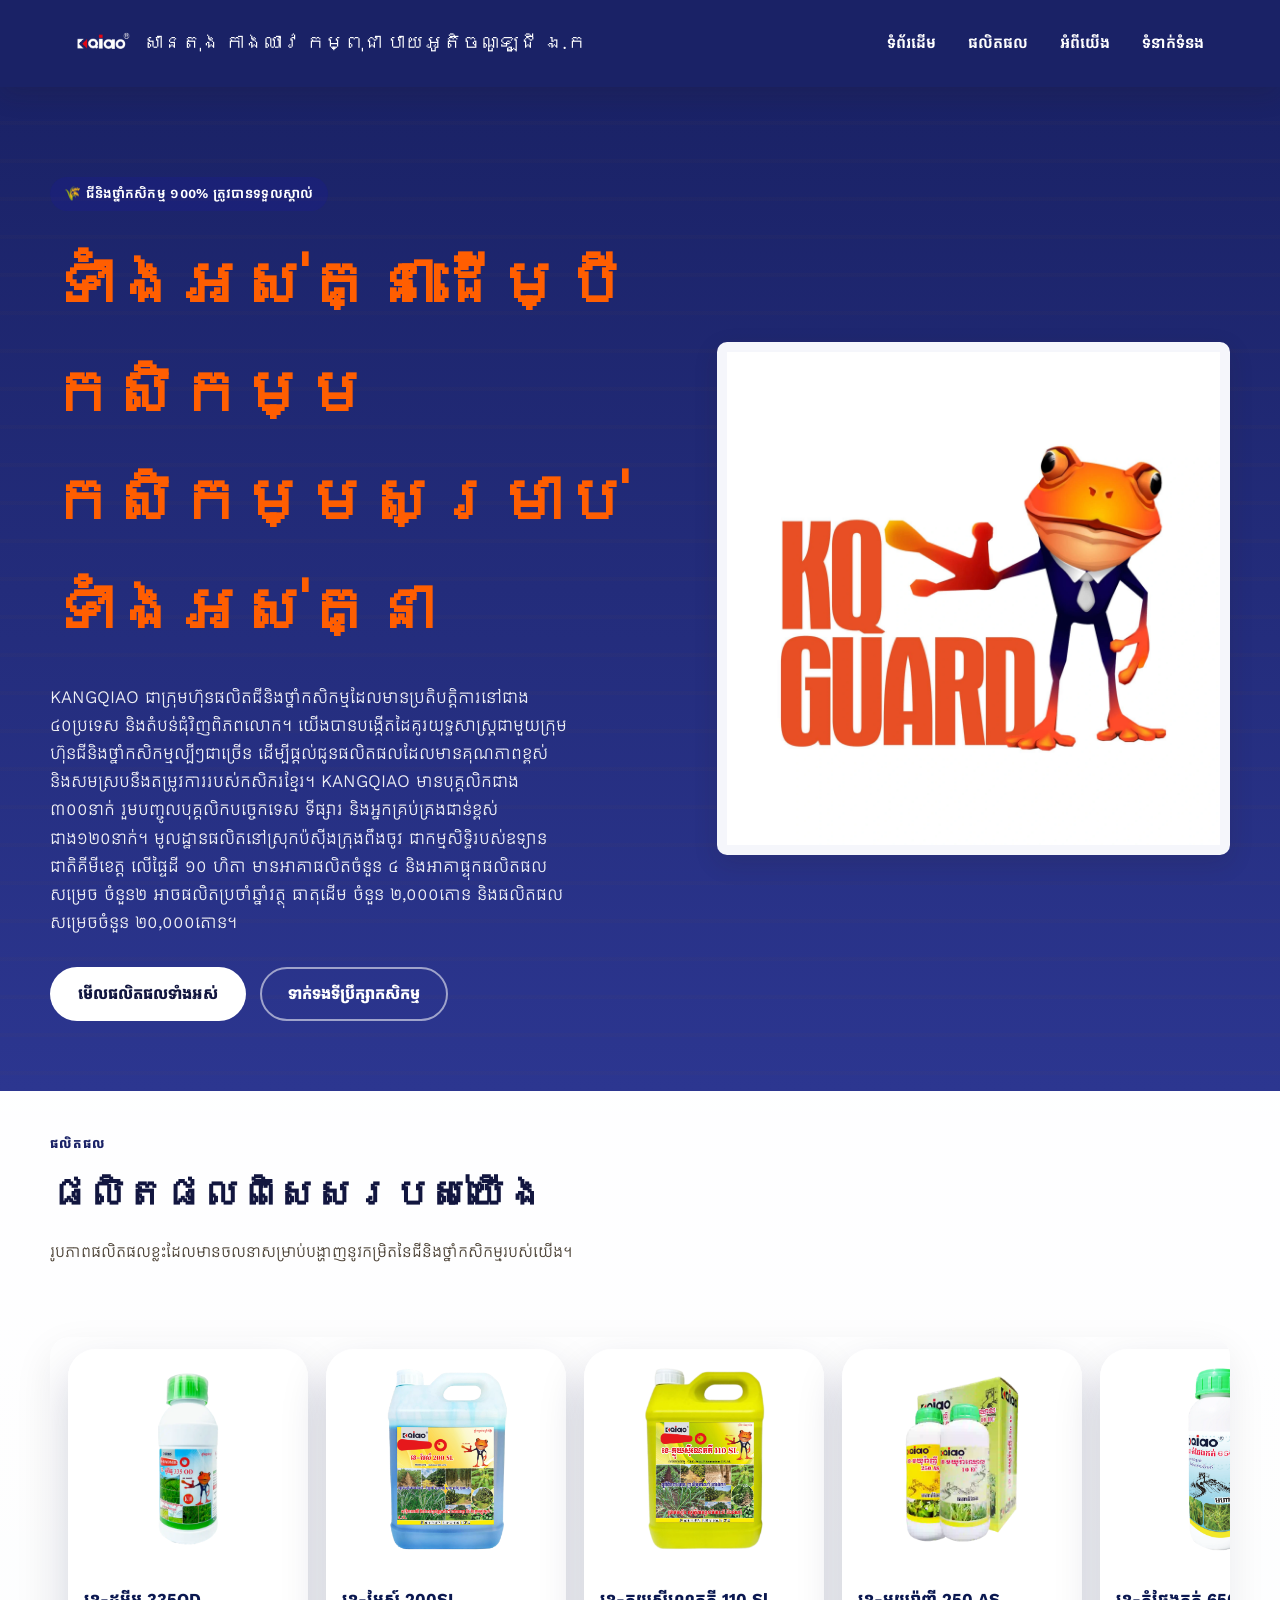
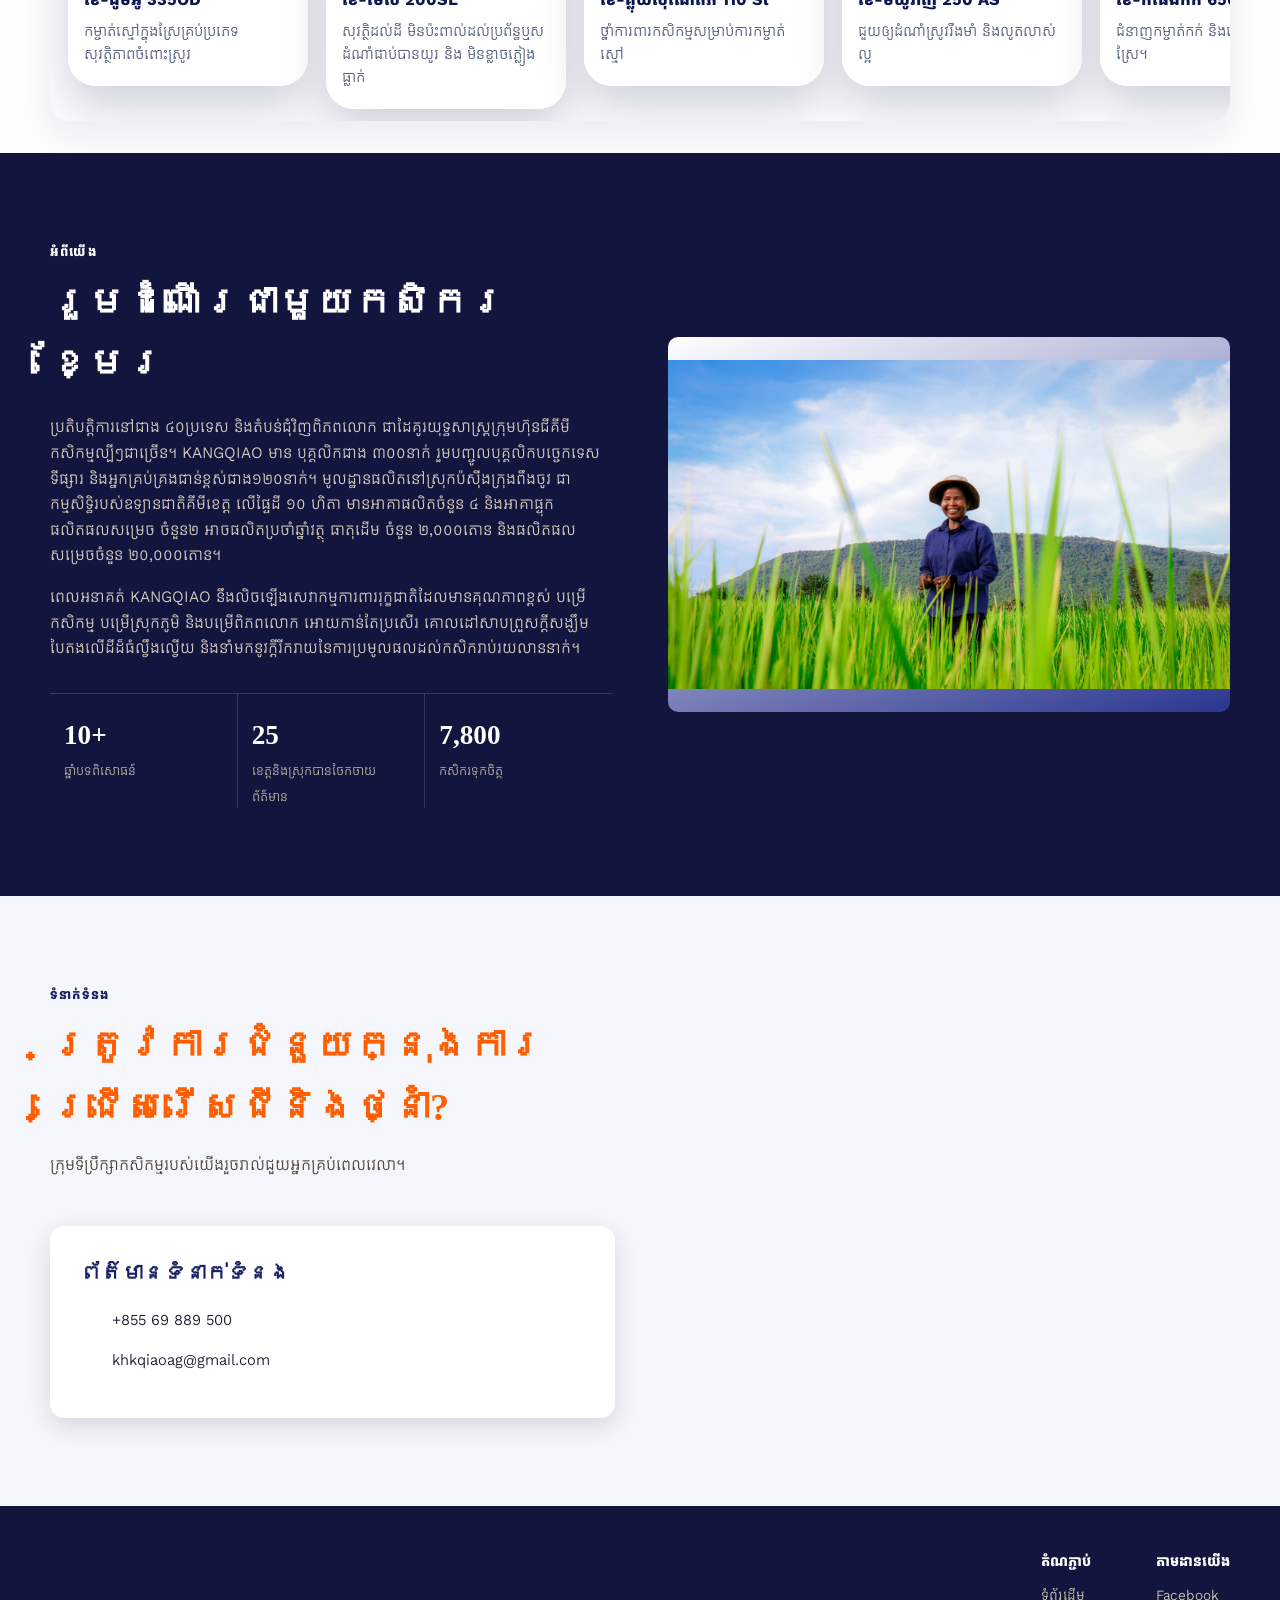
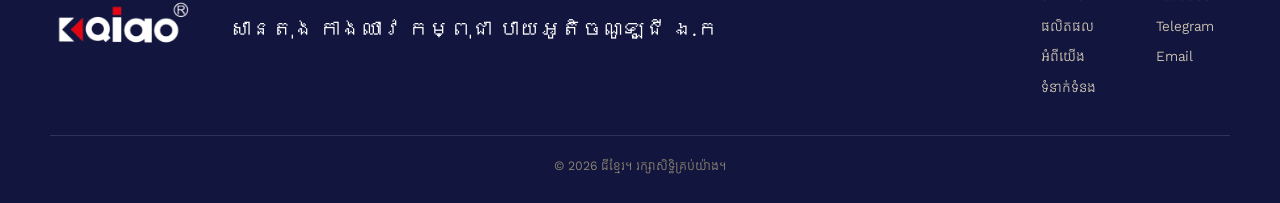
==== index.html @ 8861af17 "Add files via upload" ====
<!DOCTYPE html>
<html lang="km">
<head>
<meta charset="UTF-8">
<meta name="viewport" content="width=device-width, initial-scale=1.0">
<title>សានតុង កាងឈាវ កម្ពុជា</title>
<link rel="preconnect" href="https://fonts.googleapis.com">
<link rel="preconnect" href="https://fonts.gstatic.com" crossorigin>
<link href="https://fonts.googleapis.com/css2?family=Moul&family=Kantumruy+Pro:wght@400;500;600;700&display=swap" rel="stylesheet">
<link rel="stylesheet" href="styles.css">
</head>
<body>

<header>
  <div class="nav-wrap">
    <a href="index.html" class="brand">
      <img src="logo/logowhite.webp" class="brand-mark"  alt="សានតុង កាងឈាវ កម្ពុជា">
     
        សានតុង កាងឈាវ កម្ពុជា បាយអូតិចណូឡូជី ឯ.ក
    </a>
    <button class="menu-toggle" id="menuToggle" aria-label="បើកម៉ឺនុយ">☰</button>
    <nav>
      <ul id="navList">
        <li><a href="index.html">ទំព័រដើម</a></li>
        <li><a href="product.html">ផលិតផល</a></li>
        <li><a href="index.html#about">អំពីយើង</a></li>
        <li><a href="index.html#contact">ទំនាក់ទំនង</a></li>
      </ul>
    </nav>
  </div>
</header>

<section class="hero" id="home">
  <div class="furrow-bg"></div>
  <div class="hero-inner">
    <div>
      <span class="eyebrow">🌾 ជីនិងថ្នាំកសិកម្ម ១០០% ត្រូវបានទទួលស្គាល់</span>
      <h1>ទាំងអស់គ្នាដើម្បីកសិកម្ម <br>កសិកម្មសម្រាប់ទាំងអស់គ្នា</h1>
      <p align="left">  KANGQIAO ជាក្រុមហ៊ុនផលិតជីនិងថ្នាំកសិកម្មដែលមានប្រតិបត្តិការនៅជាង ៤០ប្រទេស និងតំបន់ជុំវិញពិភពលោក។ 
         យើងបានបង្កើតដៃគូរយុទ្ធសាស្ត្រជាមួយក្រុមហ៊ុនជីនិងថ្នាំកសិកម្មល្បីៗជាច្រើន ដើម្បីផ្តល់ជូនផលិតផលដែលមានគុណភាពខ្ពស់ និងសមស្របនឹងតម្រូវការរបស់កសិករខ្មែរ។ 
         KANGQIAO មានបុគ្គលិកជាង ៣០០នាក់ រួមបញ្ចូលបុគ្គលិកបច្ចេកទេស ទីផ្សារ និងអ្នកគ្រប់គ្រងជាន់ខ្ពស់ជាង១២០នាក់។ 
         មូលដ្ឋានផលិតនៅស្រុកប៉ស៊ីងក្រុងពឹងចូវ ជាកម្មសិទ្ធិរបស់ឧទ្យានជាតិគីមីខេត្ត លើផ្ទៃដី ១០ ហិតា មានអាគាផលិតចំនួន ៤ និងអាគាផ្ទុកផលិតផលសម្រេច ចំនួន២ អាចផលិតប្រចាំឆ្នាំវត្ថុ ធាតុដើម ចំនួន ២,០០០តោន និងផលិតផលសម្រេចចំនួន ២០,០០០តោន។ 

      </p>
      <div class="hero-ctas">
        <a href="product.html" class="btn-primary">មើលផលិតផលទាំងអស់</a>
        <a href="#contact" class="btn-ghost">ទាក់ទងទីប្រឹក្សាកសិកម្ម</a>
      </div>
    </div>
    <div class="hero-art">
      <img src="logo/frog.webp" alt="">
    </div>
  </div>
 
</section>
  <!--all products  -->

</section>

<section class="product-showcase">
  <div class="section-inner showcase-inner">
    <div class="section-head">
      <span class="section-tag">ផលិតផល</span>
      <h2>ផលិតផលពិសេសរបស់យើង</h2>
      <p>រូបភាពផលិតផលខ្លះដែលមានចលនាសម្រាប់បង្ហាញនូវកម្រិតនៃជីនិងថ្នាំកសិកម្មរបស់យើង។</p>
    </div>
    <div class="product-carousel-wrap">
      <div class="product-carousel">
        <article class="showcase-card" data-product="k10">
          <img src="Prodeuct/ស្មៅ/K10.webp" alt="ខេ-ដូមីអូ 335OD">
          <div class="showcase-copy">
            <h3>ខេ-ដូមីអូ 335OD</h3>
            <p> កម្ចាត់ស្មៅក្នុងស្រែគ្រប់ប្រភេទ សុវត្ថិភាពចំពោះស្រូវ</p>
          </div>
        </article>
        <article class="showcase-card" data-product="k12">
          <img src="Prodeuct/ស្មៅ/K12.webp" alt="ខេ-មែស៍ 200SL">
          <div class="showcase-copy">
            <h3>ខេ-មែស៍ 200SL</h3>
            <p>សុវត្ថិដល់ដី មិនប៉ះពាល់ដល់ប្រព័ន្ធឬសដំណាំជាប់បានយូរ និង មិនខ្លាចភ្លៀងធ្លាក់</p>
          </div>
        </article>
        <article class="showcase-card" data-product="k5">
          <img src="Prodeuct/ស្មៅ/K5.webp" alt="ខេ-គ្លុយស៊ីណេតភី 110 Sl">
          <div class="showcase-copy">
            <h3>ខេ-គ្លុយស៊ីណេតភី 110 Sl</h3>
            <p>ថ្នាំការពារកសិកម្មសម្រាប់ការកម្ចាត់ស្មៅ</p>
          </div>
        </article>
        <article class="showcase-card" data-product="k7k8">
          <img src="Prodeuct/ស្មៅ/K7K8.webp" alt="ខេ-មយូរ៉ាញី 250 AS">
          <div class="showcase-copy">
            <h3>ខេ-មយូរ៉ាញី 250 AS</h3>
            <p>ជួយឲ្យដំណាំស្រូវរឹងមាំ និងលូតលាស់ល្អ</p>
          </div>
        </article>
        <article class="showcase-card" data-product="k11">
          <img src="Prodeuct/ស្មៅ/K11.webp" alt="ខេ-កំផែងកក់ 650AS">
          <div class="showcase-copy">
            <h3>ខេ-កំផែងកក់ 650AS</h3>
            <p>ជំនាញកម្ចាត់កក់ និងស្មៅស្លឹកធំ ក្នុងស្រែ។</p>
          </div>
        </article>
        <article class="showcase-card" data-product="k14">
          <img src="Prodeuct/ស្មៅ/K14.webp" alt="ខេ-ស្មៅជើងក្រាស់ 123SC">
          <div class="showcase-copy">
            <h3>ខេ-ស្មៅជើងក្រាស់ 123SC</h3>
            <p>ជំនាញ់កម្ចាស់ស្មៅចាស់ ស្មៅក្រាស់ និងស្មៅខ្ពស់ៗ​ ជាពិសេសស្មៅជើងក្រាស់។</p>
          </div>
        </article>
      </div>
    </div>
  </div>
</section>

<section id="about">
  <div class="section-inner about-grid">
    <div>
      <div class="section-head" style="margin-bottom:20px;">
        <span class="section-tag">អំពីយើង</span>
        <h2>រួមដំណើរជាមួយកសិករខ្មែរ</h2>
      </div>
      <div class="about-copy">
        <p>ប្រតិបត្តិការនៅជាង ៤០ប្រទេស និងតំបន់ជុំវិញពិភពលោក ជាដៃគូរយុទ្ធសាស្ត្រក្រុមហ៊ុនជីគីមីកសិកម្មល្បីៗជាច្រើន។ KANGQIAO មាន បុគ្គលិកជាង ៣០០នាក់ រួមបញ្ចូលបុគ្គលិកបច្ចេកទេស ទីផ្សារ និងអ្នកគ្រប់គ្រងជាន់ខ្ពស់ជាង១២០នាក់។ មូលដ្ឋានផលិតនៅស្រុកប៉ស៊ីងក្រុងពឹងចូវ ជាកម្មសិទ្ធិរបស់ឧទ្យានជាតិគីមីខេត្ត លើផ្ទៃដី ១០ ហិតា មានអាគាផលិតចំនួន ៤ និងអាគាផ្ទុកផលិតផលសម្រេច ចំនួន២ អាចផលិតប្រចាំឆ្នាំវត្ថុ ធាតុដើម ចំនួន ២,០០០តោន និងផលិតផលសម្រេចចំនួន ២០,០០០តោន។</p>
        <p>ពេលអនាគត់ KANGQIAO នឹងលិចឡើងសេវាកម្មការពាររុក្ខជាតិដែលមានគុណភាពខ្ពស់ បម្រើកសិកម្ម បម្រើស្រុកភូមិ និងបម្រើពិភពលោក អោយកាន់តែប្រសើរ គោលដៅសាបព្រួសក្តីសង្ឃឹមបៃតងលើដីដ៏ធំល្វឹងល្វើយ និងនាំមកនូវក្តីរីករាយនៃការប្រមូលផលដល់កសិករាប់រយលាននាក់។</p>
      </div>
      <div class="stat-row">
        <div class="stat"><b>10+</b><span>ឆ្នាំបទពិសោធន៍</span></div>
        <div class="stat"><b>25</b><span>ខេត្តនិងស្រុកបានចែកចាយព័ត៌មាន</span></div>
        <div class="stat"><b>7,800</b><span>កសិករទុកចិត្ត</span></div>
      </div>
    </div>
    <div class="about-art">
      <img src="logo/picrice.webp" alt="">
    </div>
  </div>
</section>

<section id="contact">
  <div class="section-inner">
    <div class="section-head">
      <span class="section-tag">ទំនាក់ទំនង</span>
      <h2>ត្រូវការជំនួយក្នុងការជ្រើសរើសជីនិងថ្នាំ?</h2>
      <p>ក្រុមទីប្រឹក្សាកសិកម្មរបស់យើងរួចរាល់ជួយអ្នកគ្រប់ពេលវេលា។</p>
    </div>
    <div class="contact-grid">
      <div class="contact-info-card">
        <h3>ព័ត៌មានទំនាក់ទំនង</h3>
        <div class="info-line">
          <svg viewBox="0 0 24 24" fill="currentColor"><path d="M6.6 10.8c1.4 2.8 3.8 5.2 6.6 6.6l2.2-2.2c.3-.3.7-.4 1-.2 1.1.4 2.3.6 3.6.6.6 0 1 .4 1 1V20c0 .6-.4 1-1 1-9.4 0-17-7.6-17-17 0-.6.4-1 1-1h3.2c.6 0 1 .4 1 1 0 1.3.2 2.5.6 3.6.1.4 0 .8-.2 1z"/></svg>
          <span>+855 69 889 500</span>
        </div>
        <div class="info-line">
          <svg viewBox="0 0 24 24" fill="currentColor"><path d="M4 4h16v16H4V4zm2 2v.01L12 12l6-5.99V6H6zm12 12V8.24l-6 6-6-6V18h12z"/></svg>
          <span>khkqiaoag@gmail.com</span>
        </div>
        <!-- <div class="info-line">
          <svg viewBox="0 0 24 24" fill="currentColor"><path d="M12 2C7.6 2 4 5.6 4 10c0 6 8 12 8 12s8-6 8-12c0-4.4-3.6-8-8-8zm0 11a3 3 0 110-6 3 3 0 010 6z"/></svg>
          <span>ផ្ទះលេខ 12, ផ្លូវ 271, ភ្នំពេញ</span>
        </div> -->
        <!-- <div class="info-line">
          <svg viewBox="0 0 24 24" fill="currentColor"><path d="M12 2a10 10 0 100 20 10 10 0 000-20zm1 15h-2v-6h2v6zm0-8h-2V7h2v2z"/></svg>
          <span>ចន្ទ - សៅរ៍ | ៧:00 ព្រឹក - ៥:30 ល្ងាច</span>
        </div> -->
      </div>
      <!-- <form id="contactForm">
        <div class="field">
          <label for="cname">ឈ្មោះ</label>
          <input id="cname" type="text" placeholder="ឈ្មោះរបស់អ្នក" required>
        </div>
        <div class="field">
          <label for="cphone">លេខទូរស័ព្ទ</label>
          <input id="cphone" type="tel" placeholder="012 345 678" required>
        </div>
        <div class="field">
          <label for="cmsg">សំណួររបស់អ្នក</label>
          <textarea id="cmsg" placeholder="សួរអំពីជីឬថ្នាំដែលសមស្របនឹងដំណាំរបស់អ្នក..." required></textarea>
        </div>
        <button class="submit-btn" type="submit">ផ្ញើសារ</button>
        <p class="form-note">ក្រុមការងារនឹងឆ្លើយតបក្នុងរយៈពេល 24 ម៉ោង</p>
      </form> -->
    </div>
  </div>
</section>

<footer>
  <div class="footer-inner">
    <div class="footer-brand">
      <span><img src="logo/logowhite.webp" width="150px"></span>
      
      
      សានតុង កាងឈាវ កម្ពុជា បាយអូតិចណូឡូជី ឯ.ក
    </div>
    <div class="cols">
      <div>
        <h4>តំណភ្ជាប់</h4>
        <ul>
          <li><a href="index.html">ទំព័រដើម</a></li>
          <li><a href="product.html">ផលិតផល</a></li>
          <li><a href="index.html#about">អំពីយើង</a></li>
          <li><a href="index.html#contact">ទំនាក់ទំនង</a></li>
        </ul>
      </div>
      <div>
        <h4>តាមដានយើង</h4>
        <ul>
          <li><a href="https://www.facebook.com/share/1Qdd8ABcU1/?mibextid=wwXIfr">Facebook</a></li>
          <li><a href="https://t.me/KANG_QIAO_Cambodia">Telegram</a></li>
          <li><a href="https://khkqiaoag@gmail.com">Email</a></li>
        </ul>
      </div>
    </div>
  </div>
  <div class="footer-bottom">© 2026 ជីខ្មែរ។ រក្សាសិទ្ធិគ្រប់យ៉ាង។</div>
</footer>

<div class="product-modal" id="productModal" aria-hidden="true">
  <div class="product-modal-inner" role="dialog" aria-modal="true" aria-labelledby="modalProductTitle">
    <button class="product-modal-close" id="modalClose" aria-label="បិទ">×</button>
    <div class="product-modal-body">
      <div class="product-modal-thumb" id="modalThumb"></div>
      <div class="product-modal-content" id="modalContent"></div>
    </div>
  </div>
</div>

<div class="toast" id="toast"></div>

<script>
  // ---------- Products filter ----------
  const filterRow = document.getElementById('filterRow');
  if(filterRow){
    filterRow.addEventListener('click', e => {
      if(!e.target.classList.contains('filter-chip')) return;
      document.querySelectorAll('.filter-chip').forEach(c => c.classList.remove('active'));
      e.target.classList.add('active');
      const filter = e.target.dataset.filter;
      document.querySelectorAll('.product-card').forEach(card => {
        card.style.display = (filter === 'all' || card.dataset.cat === filter) ? 'flex' : 'none';
      });
    });
  }
  // ---------- Mobile menu ----------
  const menuToggle = document.getElementById('menuToggle');
  const navList = document.getElementById('navList');
  if (menuToggle && navList) {
    menuToggle.addEventListener('click', () => navList.classList.toggle('open'));
    navList.querySelectorAll('a').forEach(a => a.addEventListener('click', () => navList.classList.remove('open')));
  }

  // ---------- Toast ----------
  let toastTimer;
  function showToast(msg){
    const t = document.getElementById('toast');
    t.textContent = msg;
    t.classList.add('show');
    clearTimeout(toastTimer);
    toastTimer = setTimeout(() => t.classList.remove('show'), 2600);
  }

  // ---------- Contact form (demo) ----------
  const contactForm = document.getElementById('contactForm');
  if (contactForm) {
    contactForm.addEventListener('submit', e => {
      e.preventDefault();
      showToast('សំណួរបានផ្ញើដោយជោគជ័យ! សូមអរគុណ។');
      e.target.reset();
    });
  }

  // ---------- Product detail modal ----------
  const productModal = document.getElementById('productModal');
  const modalThumb = document.getElementById('modalThumb');
  const modalContent = document.getElementById('modalContent');
  const modalClose = document.getElementById('modalClose');
  const showcaseCards = document.querySelectorAll('.showcase-card');

  const productDetails = {
    k10: {
      title: 'ខេ-ដូមីអូ 335OD',
      text: 'កម្ចាត់ស្មៅក្នុងស្រែគ្រប់ប្រភេទ សុវត្ថិភាពចំពោះស្រូវ',
      usage: '5-15ថ្ងៃ ប្រើ 100-120ml លាយទឹក25L',
      crops: 'ស្រូវពង្រួស / ស្រូវសន្ទូង'
    },
    k12: {
      title: 'ខេ-មែស៍ 200SL',
      text: 'សុវត្ថិដល់ដីមិនប៉ះពាល់ដល់ប្រព័ន្ធឬសដំណាំជាប់បានយូរមិនខ្លាចភ្លៀងធ្លាក់',
      usage: 'ប្រើ 150-250ml លាយទឹក25L',
      crops: 'ដំឡូងមី / ចន្ទី / ស្វាយ / កៅស៊ូ / ទុរេន / ចេក​ / សណ្តែកបាយ / ស្រកានាគ / មៀន / ស្មៅវាលទូទៅ'
    },
    k5: {
      title: 'ខេ-គ្លុយស៊ីណេតភី 110 Sl',
      text: 'ជីអាសូតខ្ពស់ ជួយបង្កើនកំណើនស្លឹកនិងដើម ធ្វើឲ្យរុក្ខជាតិមានពណ៌បៃតងខ្លាំង។',
      usage: 'ប្រើ 100-150ml លាយទឹក 25 លីត្រ',
      crops: 'ដំឡូង / ចន្ទី / ស្វាយ / កៅស៊ូ / ចេក/ ដំណាំឈើហូបផ្លែ'
    },
    k7k8: {
      title: 'ខេ-មយូរ៉ាញី 250 AS & ខេ-មយូរ៉ាឈ្មោល 10 EC',
      text: 'ជីអាសូតខ្ពស់ ជួយបង្កើនកំណើនស្លឹកនិងដើម ធ្វើឲ្យរុក្ខជាតិមានពណ៌បៃតងខ្លាំង។',
      usage: 'ដំឡូងមី 8-14 ថ្ងៃ ៖ ប្រើ 80-100 ml ក្នុងទឹក 25L , សណ្តែកបាយ៖ 15-30ថ្ងៃ-> 50-80 ML លាយទឹក 25L & 15-30ថ្ងៃ-> 50-80 ML លាយទឹក 25L',
      crops: 'ដំឡូងមី / សណ្តែកបាយ / ម្ទេស'
    },
    k11: {
      title: 'ខេ-កំផែងកក់ 650AS',
      text: 'ជំនាញកម្ចាត់កក់ និងស្មៅស្លឹកធំ ក្នុងស្រែ។',
      usage: 'ប្រើ 30-50ml លាយទឹក 25l & 300-450ml ក្នុង 1ហិចតា',
      crops: 'ស្រូវ / ពោត / ដំឡូងមី'
    },
    k14: {
      title: 'ខេ-ស្មៅជើងក្រាស់ 123SC',
      text: 'ជំនាញ់កម្ចាស់ស្មៅចាស់ ស្មៅក្រាស់ និងស្មៅខ្ពស់ៗ​ ជាពិសេសស្មៅជើងក្រាស់។',
      usage: 'ប្រើ 150-250ml លាយទឹក 25L បាញ់លើផ្ទៃដី 666m² និង ត្រូវប្រើទឹក 250-375L ក្នុង 1ហិចតា (10-15 ធុង 25L)',
      crops: 'ដំឡូង / ចន្ទី / ស្វាយ / កៅស៊ូ / ចេក/ ដំណាំឈើហូបផ្លែ'
    }
  };

  function openProductModal(card) {
    const key = card.dataset.product || '';
    const title = card.querySelector('h3')?.textContent || 'ផលិតផល';
    const detail = productDetails[key] || {
      title: title,
      text: 'ព័ត៌មានលម្អិតអំពីផលិតផលនេះអាចទទួលបានពីក្រុមទីប្រឹក្សាកសិកម្ម។',
      usage: 'សូមទាក់ទងក្រុមយើងដើម្បីទទួលបានការណែនាំបន្ថែម',
      crops: 'ដំណាំជាច្រើន'
    };
    const image = card.querySelector('img')?.src || '';

    modalThumb.innerHTML = image ? `<img src="${image}" alt="${title}">` : '';
    modalContent.innerHTML = `
      <span class="section-tag" style="margin-bottom:8px;">ផលិតផល</span>
      <h3 id="modalProductTitle">${detail.title}</h3>
      <p>${detail.text}</p>
      <div class="info-block">
        <h4>របៀបប្រើប្រាស់</h4>
        <p>${detail.usage}</p>
      </div>
      <div class="info-block">
        <h4>ប្រើលើដំណាំ</h4>
        <p>${detail.crops}</p>
      </div>
    `;

    productModal.classList.add('open');
    productModal.setAttribute('aria-hidden', 'false');
  }

  function closeProductModal() {
    productModal.classList.remove('open');
    productModal.setAttribute('aria-hidden', 'true');
  }

  showcaseCards.forEach(card => {
    card.setAttribute('tabindex', '0');
    card.setAttribute('role', 'button');
    card.addEventListener('click', () => openProductModal(card));
    card.addEventListener('keydown', event => {
      if (event.key === 'Enter' || event.key === ' ') {
        event.preventDefault();
        openProductModal(card);
      }
    });
  });

  if (modalClose) {
    modalClose.addEventListener('click', closeProductModal);
  }

  if (productModal) {
    productModal.addEventListener('click', e => {
      if (e.target === productModal) closeProductModal();
    });
  }

  document.addEventListener('keydown', e => {
    if (e.key === 'Escape' && productModal.classList.contains('open')) {
      closeProductModal();
    }
  });
</script>
</body>
</html>
---- styles.css ----
:root {
  --soil-dark: #12163f;
  --paddy-green: #1a2266;
  --paddy-green-light: #2c3690;
  --rice-gold: #ffffff;
  --rice-gold-light: #ffffff;
  --soil-brown: #565b7d;
  --paper: #f5f6fb;
  --paper-deep: #e3e5f0;
  --text-dark: #181c33;
  --chili: #c81324;
  --white: #ffffff;
  --orange: #ff5e01;
  --font-display: 'Khmer OS Niroth', serif;
  --font-body: 'Kantumruy Pro', sans-serif;
  --radius: 14px;
  --shadow: 0 8px 24px rgba(43, 29, 18, 0.14);
}

* {
  box-sizing: border-box;
  margin: 0;
  padding: 0;
}

html {
  scroll-behavior: smooth;
}

body {
  font-family: var(--font-body);
  background: var(--paper);
  color: var(--text-dark);
  line-height: 1.6;
  overflow-x: hidden;
}

img,
svg {
  display: block;
  max-width: 100%;
}

a {
  color: inherit;
  text-decoration: none;
}

button {
  font-family: inherit;
  cursor: pointer;
  border: none;
}

ul {
  list-style: none;
}

/* ---------- Furrow motif (signature element) ---------- */
.furrow-bg {
  position: absolute;
  inset: 0;
  z-index: 0;
  pointer-events: none;
  background:
    repeating-linear-gradient(180deg,
      transparent 0px, transparent 34px,
      rgba(122, 82, 48, 0.08) 34px, rgba(122, 82, 48, 0.08) 38px);
}

.furrow-divider {
  height: 46px;
  width: 100%;
  background-image: repeating-linear-gradient(90deg,
      var(--soil-brown) 0 26px,
      transparent 26px 40px);
  -webkit-mask-image: repeating-linear-gradient(180deg, black 0 3px, transparent 3px 10px);
  mask-image: repeating-linear-gradient(180deg, black 0 3px, transparent 3px 10px);
  opacity: 0.35;
}

/* ---------- Header ---------- */
header {
  position: sticky;
  top: 0;
  z-index: 100;
  background: var(--paddy-green);
  color: var(--white);
  box-shadow: var(--shadow);
}

.nav-wrap {
  max-width: 1180px;
  margin: 0 auto;
  padding: 14px 24px;
  display: flex;
  align-items: center;
  justify-content: space-between;
  gap: 16px;
}

.brand {
  display: flex;
  align-items: center;
  gap: 10px;
  font-family: var(--font-display);
  font-size: 1.2rem;
  color: var(--rice-gold);
}

.brand-mark {
  width: 60px;
  /* height:50px; */
  flex: none;
  object-fit: contain;
  /* padding:4px; */
  border-radius: 16px;
  /* background:rgba(255,255,255,0.95); */
  /* box-shadow:0 8px 20px rgba(0,0,0,0.18); */
}

nav ul {
  display: flex;
  gap: 28px;
  align-items: center;
}

nav a {
  font-weight: 600;
  font-size: 0.98rem;
  padding: 6px 2px;
  position: relative;
}

nav a::after {
  content: '';
  position: absolute;
  left: 0;
  right: 0;
  bottom: -4px;
  height: 2px;
  background: var(--rice-gold);
  transform: scaleX(0);
  transform-origin: right;
  transition: transform .25s ease;
}

nav a:hover::after,
nav a:focus-visible::after {
  transform: scaleX(1);
  transform-origin: left;
}

nav a:focus-visible,
.icon-btn:focus-visible,
button:focus-visible,
input:focus-visible,
textarea:focus-visible {
  outline: 3px solid var(--rice-gold-light);
  outline-offset: 2px;
}

.menu-toggle {
  display: none;
  background: none;
  color: var(--white);
  font-size: 1.6rem;
}

/* ---------- Hero ---------- */
.hero {
  position: relative;
  background: linear-gradient(180deg, var(--paddy-green) 0%, var(--paddy-green-light) 100%);
  color: var(--white);
  padding: 90px 24px 0;
  overflow: hidden;
}


.product-showcase {
  padding: 42px 24px 32px;
  background: linear-gradient(180deg, rgba(255, 255, 255, 0.95), rgba(255, 255, 255, 0.8));
}

.showcase-inner {
  max-width: 1180px;
  margin: 0 auto;
  display: grid;
  gap: 24px;
}

.product-carousel-wrap {
  overflow: hidden;
  padding: 12px 0;​​
  background: rgba(250, 250, 250, 0.95);
  border-radius: 20px;
  box-shadow: 0 14px 38px rgba(17, 24, 39, 0.08);
}

.product-carousel {
  display: flex;
  gap: 18px;
  align-items: flex-start;
  padding: 0 18px;
  animation: slide-left 15s linear infinite;
}

.showcase-card {
  flex: 0 0 240px;
  min-width: 240px;
  background: linear-gradient(180deg, #ffffff 0%, #ffffff 100%);
  border-radius: 28px;
  box-shadow: 0 22px 46px rgba(8, 19, 66, 0.18);
  overflow: hidden;
  display: flex;
  flex-direction: column;
  position: relative;
  cursor: pointer;
  transition: transform .2s ease, box-shadow .2s ease;
}

.showcase-card:hover {
  transform: translateY(-4px);
  box-shadow: 0 24px 48px rgba(8, 19, 66, 0.2);
}

.showcase-card:focus-visible {
  outline: 3px solid var(--paddy-green);
  outline-offset: 4px;
}

.showcase-card img {
  width: 100%;
  height: 220px;
  object-fit: contain;
  display: block;
  background: linear-gradient(180deg, rgba(255, 255, 255, 0.18), rgba(255, 255, 255, 0.1));
  padding: 18px;
}

.showcase-copy {
  padding: 18px 16px 20px;
  display: flex;
  flex-direction: column;
  gap: 6px;
  background: #ffffff;
}

.showcase-copy h3 {
  font-size: 1.05rem;
  color: #0b1850;
  margin: 0;
  font-weight: 700;
}

.showcase-copy p {
  margin: 0;
  color: #4f5d7a;
  font-size: 0.95rem;
  line-height: 1.5;
}

@keyframes slide-left {
  0% {
    transform: translateX(0);
  }

  100% {
    transform: translateX(-40%);
  }
}

.product-modal {
  position: fixed;
  inset: 0;
  background: rgba(0, 0, 0, 0.6);
  display: none;
  align-items: center;
  justify-content: center;
  padding: 24px;
  z-index: 999;
}

.product-modal.open {
  display: flex;
}

.product-modal-inner {
  width: min(100%, 800px);
  max-height: 90vh;
  overflow-y: auto;
  background: var(--white);
  border-radius: 20px;
  box-shadow: var(--shadow);
  position: relative;
  padding: 24px;
}

.product-modal-close {
  position: absolute;
  top: 12px;
  right: 12px;
  width: 36px;
  height: 36px;
  border-radius: 50%;
  border: none;
  background: var(--paddy-green);
  color: var(--white);
  font-size: 1.2rem;
  cursor: pointer;
}

.product-modal-body {
  display: grid;
  grid-template-columns: 220px 1fr;
  gap: 20px;
  align-items: start;
}

.product-modal-thumb {
  background: linear-gradient(135deg, var(--paddy-green-light), var(--paddy-green));
  border-radius: 16px;
  padding: 10px;
}

.product-modal-thumb img {
  width: 100%;
  height: 220px;
  object-fit: contain;
  display: block;
}

.product-modal-content h3 {
  color: var(--soil-dark);
  margin-bottom: 8px;
}

.product-modal-content p {
  color: #4f5d7a;
  margin-bottom: 10px;
}

.product-modal-content .info-block {
  margin-top: 12px;
  padding-top: 10px;
  border-top: 1px dashed var(--paper-deep);
}

.product-showcase .section-head h2 {
  color: var(--soil-dark);
}

.product-showcase .section-tag {
  color: var(--paddy-green);
}

.hero-inner {
  max-width: 1180px;
  margin: 0 auto;
  position: relative;
  z-index: 2;
  display: grid;
  grid-template-columns: 1.1fr 0.9fr;
  gap: 40px;
  align-items: center;
  padding-bottom: 70px;
}

.eyebrow {
  display: inline-flex;
  align-items: center;
  gap: 8px;
  background: rgba(21, 18, 187, 0.14);
  padding: 6px 14px;
  border-radius: 999px;
  font-size: 0.85rem;
  font-weight: 600;
  letter-spacing: 0.3px;
  margin-bottom: 20px;
}

.hero h1 {
  font-family: var(--font-display);
  font-size: clamp(2.4rem, 5vw, 4rem);
  color: var(--orange);
  line-height: 1.7;
  margin-bottom: 18px;
}

.hero p {
  font-size: 1.1rem;
  max-width: 520px;
  opacity: 0.92;
  margin-bottom: 30px;
}

.hero-ctas {
  display: flex;
  gap: 14px;
  flex-wrap: wrap;
}

.btn-primary {
  background: var(--rice-gold);
  color: var(--soil-dark);
  padding: 14px 28px;
  border-radius: 999px;
  font-weight: 700;
  font-size: 1rem;
  transition: transform .18s ease, background .18s ease;
  display: inline-block;
}

.btn-primary:hover {
  background: var(--rice-gold-light);
  transform: translateY(-2px);
}

.btn-ghost {
  border: 2px solid rgba(255, 255, 255, 0.55);
  color: var(--white);
  padding: 12px 26px;
  border-radius: 999px;
  font-weight: 700;
  transition: background .18s ease;
}

.btn-ghost:hover {
  background: rgba(255, 255, 255, 0.12);
}

.hero-art {
  position: relative;
  z-index: 2;
  aspect-ratio: 1/1;
  border-radius: 10px;
  background: var(--paper);
  box-shadow: var(--shadow);
  display: flex;
  align-items: center;
  justify-content: center;
  padding: 10px;
}

.hero .furrow-bg {
  opacity: 0.5;
}

.field-rows {
  position: absolute;
  left: 0;
  right: 0;
  bottom: 0;
  height: 130px;
  z-index: 1;
}

/* ---------- Section shell ---------- */
section {
  padding: 88px 24px;
}

.section-inner {
  max-width: 1180px;
  margin: 0 auto;
}

.section-head {
  max-width: 620px;
  margin-bottom: 48px;
}

.section-tag {
  color: var(--paddy-green);
  font-weight: 700;
  text-transform: uppercase;
  letter-spacing: 1.2px;
  font-size: 0.82rem;
  margin-bottom: 10px;
  display: block;
}

.section-head h2 {
  font-family: var(--font-display);
  font-size: clamp(1.8rem, 3vw, 2.6rem);
  color: var(--orange);
  margin-bottom: 14px;
}

.section-head p {
  color: #4a4034;
  font-size: 1.02rem;
}

/* ---------- Products ---------- */
#products {
  background: var(--paper);
}

.filter-row {
  display: flex;
  gap: 10px;
  flex-wrap: wrap;
  margin-bottom: 36px;
}

.filter-chip {
  background: var(--white);
  border: 1.5px solid var(--paper-deep);
  padding: 8px 18px;
  border-radius: 999px;
  font-weight: 600;
  font-size: 0.9rem;
  transition: all .18s ease;
}

.filter-chip.active,
.filter-chip:hover {
  background: var(--paddy-green);
  border-color: var(--paddy-green);
  color: var(--white);
}

.product-grid {
  display: grid;
  grid-template-columns: repeat(3, minmax(0, 1fr));
  gap: 26px;
}

.product-card {
  background: var(--white);
  border-radius: var(--radius);
  overflow: hidden;
  box-shadow: var(--shadow);
  display: flex;
  flex-direction: column;
  transition: transform .2s ease;
}

.product-card:hover {
  transform: translateY(-5px);
}

.product-thumb {
  /* enforce a square thumbnail that keeps layout stable across images */
  position: relative;
  width: 100%;
  padding-top: 100%;
  /* 1:1 aspect ratio */
  background: linear-gradient(135deg, var(--paddy-green-light), var(--paddy-white));
  overflow: hidden;
}

.product-thumb svg {
  width: 56px;
  height: 56px;
}

.product-thumb img {
  position: absolute;
  inset: 0;
  width: 100%;
  height: 100%;
  object-fit: contain;
  object-position: center;
  display: block;
}

.product-tag {
  position: absolute;
  top: 10px;
  left: 10px;
  background: var(--paddy-green);
  color: var(--white);
  font-size: 0.7rem;
  font-weight: 700;
  padding: 3px 10px;
  border-radius: 999px;
}

.product-body {
  padding: 20px 20px 22px;
  display: flex;
  flex-direction: column;
  gap: 8px;
  flex: 1;
}

.product-cat {
  color: var(--soil-brown);
  font-size: 0.78rem;
  font-weight: 700;
  text-transform: uppercase;
  letter-spacing: 0.5px;
}

.product-body h3 {
  font-size: 1.1rem;
  color: var(--text-dark);
  margin-bottom: 2px;
}

.product-body>p {
  font-size: 0.9rem;
  color: #6b6053;
}

.info-block {
  margin-top: 6px;
  border-top: 1px dashed var(--paper-deep);
  padding-top: 10px;
}

.info-block h4 {
  font-size: 0.78rem;
  font-weight: 700;
  text-transform: uppercase;
  letter-spacing: 0.4px;
  color: var(--paddy-green);
  margin-bottom: 5px;
  display: flex;
  align-items: center;
  gap: 6px;
}

.info-block h4 svg {
  width: 14px;
  height: 14px;
}

.info-block p {
  font-size: 0.87rem;
  color: #544a3d;
}

.crop-tags {
  display: flex;
  flex-wrap: wrap;
  gap: 6px;
  margin-top: 2px;
}

.crop-tag {
  background: var(--paper);
  border: 1px solid var(--paper-deep);
  color: var(--soil-brown);
  font-size: 0.78rem;
  font-weight: 600;
  padding: 3px 10px;
  border-radius: 999px;
}
.product-card {
  cursor: pointer;
}

.product-modal {
  position: fixed;
  inset: 0;
  background: rgba(0, 0, 0, 0.6);
  display: none;
  align-items: center;
  justify-content: center;
  padding: 24px;
  z-index: 999;
}

.product-modal.open {
  display: flex;
}

.product-modal-inner {
  width: min(100%, 900px);
  max-height: 90vh;
  overflow-y: auto;
  background: var(--white);
  border-radius: var(--radius);
  box-shadow: var(--shadow);
  position: relative;
}

.product-modal-close {
  position: absolute;
  top: 16px;
  right: 16px;
  width: 38px;
  height: 38px;
  border: none;
  border-radius: 50%;
  background: var(--soil-dark);
  color: var(--white);
  font-size: 1.1rem;
  cursor: pointer;
  display: grid;
  place-items: center;
}

.product-modal-body {
  display: grid;
  grid-template-columns: 240px 1fr;
  gap: 20px;
  padding: 24px;
}

.product-modal-thumb {
  position: relative;
  width: 100%;
  padding-top: 100%;
  background: linear-gradient(135deg, var(--paddy-green-light), var(--paddy-green));
  overflow: hidden;
  border-radius: var(--radius);
}

.product-modal-thumb img {
  position: absolute;
  inset: 0;
  width: 100%;
  height: 100%;
  object-fit: contain;
}

.product-modal-content {
  display: flex;
  flex-direction: column;
  gap: 14px;
}

.product-modal-content h3,
.product-modal-content p,
.product-modal-content .info-block {
  margin: 0;
}

@media (max-width: 860px) {
  .product-modal-body {
    grid-template-columns: 1fr;
  }
}
/* ---------- About ---------- */
#about {
  background: var(--soil-dark);
  color: var(--paper);
  position: relative;
}

.about-grid {
  display: grid;
  grid-template-columns: 1fr 1fr;
  gap: 56px;
  align-items: center;
}

#about .section-tag {
  color: var(--rice-gold-light);
}

#about .section-head h2 {
  color: var(--white);
}

#about .section-head p {
  color: #cfc6b4;
}

.about-copy p {
  color: #d8d0c0;
  margin-bottom: 16px;
}

.stat-row {
  display: flex;
  gap: 0;
  margin-top: 32px;
  border-top: 1px solid rgba(255, 255, 255, 0.15);
}

.stat {
  flex: 1;
  padding: 20px 14px 0;
  border-right: 1px solid rgba(255, 255, 255, 0.15);
}

.stat:last-child {
  border-right: none;
}

.stat b {
  font-family: var(--font-display);
  font-size: 1.7rem;
  color: var(--rice-gold-light);
  display: block;
}

.stat span {
  font-size: 0.82rem;
  color: #bdb3a0;
}

.about-art {
  border-radius: 10px;
  overflow: hidden;
  box-shadow: var(--shadow);
  background: linear-gradient(160deg, var(--white), var(--paddy-green-light));
  aspect-ratio: 3/2;
  display: flex;
  align-items: center;
  justify-content: center;
}

/* ---------- Contact ---------- */
#contact {
  background: var(--paper);
}

.contact-grid {
  display: grid;
  grid-template-columns: 1fr 1fr;
  gap: 50px;
}

.contact-info-card {
  background: var(--white);
  border-radius: var(--radius);
  padding: 30px;
  box-shadow: var(--shadow);
}

.contact-info-card h3 {
  font-family: var(--font-display);
  color: var(--paddy-green);
  margin-bottom: 18px;
  font-size: 1.3rem;
}

.info-line {
  display: flex;
  gap: 12px;
  align-items: flex-start;
  margin-bottom: 16px;
  font-size: 0.95rem;
}

.info-line svg {
  flex: none;
  width: 20px;
  height: 20px;
  color: var(--rice-gold);
  margin-top: 2px;
}

form {
  background: var(--white);
  border-radius: var(--radius);
  padding: 30px;
  box-shadow: var(--shadow);
  display: flex;
  flex-direction: column;
  gap: 16px;
}

.field label {
  font-size: 0.85rem;
  font-weight: 700;
  color: var(--soil-brown);
  display: block;
  margin-bottom: 6px;
}

.field input,
.field textarea {
  width: 100%;
  padding: 12px 14px;
  border-radius: 10px;
  border: 1.5px solid var(--paper-deep);
  background: var(--paper);
  font-family: inherit;
  font-size: 0.95rem;
  color: var(--text-dark);
}

.field textarea {
  resize: vertical;
  min-height: 100px;
}

.submit-btn {
  background: var(--paddy-green);
  color: var(--white);
  padding: 13px;
  border-radius: 10px;
  font-weight: 700;
  font-size: 1rem;
  transition: background .18s ease;
}

.submit-btn:hover {
  background: var(--paddy-green-light);
}

.form-note {
  font-size: 0.82rem;
  color: #7a7160;
  text-align: center;
}

/* ---------- Footer ---------- */
footer {
  background: var(--soil-dark);
  color: #cfc6b4;
  padding: 44px 24px 26px;
}

.footer-inner {
  max-width: 1180px;
  margin: 0 auto;
  display: flex;
  justify-content: space-between;
  flex-wrap: wrap;
  gap: 24px;
  border-bottom: 1px solid rgba(255, 255, 255, 0.12);
  padding-bottom: 28px;
  margin-bottom: 20px;
}

.footer-brand {
  font-family: var(--font-display);
  color: var(--rice-gold-light);
  font-size: 1.3rem;
  display: flex;
  justify-content: start;
  align-items: center;
  gap: 30px;
}

footer .cols {
  display: flex;
  gap: 60px;
  flex-wrap: wrap;
}

footer h4 {
  color: var(--white);
  font-size: 0.9rem;
  margin-bottom: 12px;
}

footer li {
  margin-bottom: 8px;
  font-size: 0.88rem;
}

footer li a:hover {
  color: var(--rice-gold-light);
}

.footer-bottom {
  max-width: 1180px;
  margin: 0 auto;
  font-size: 0.8rem;
  text-align: center;
  color: #8f8672;
}

.toast {
  position: fixed;
  bottom: 24px;
  left: 50%;
  transform: translateX(-50%) translateY(20px);
  background: var(--soil-dark);
  color: var(--white);
  padding: 12px 22px;
  border-radius: 999px;
  font-size: 0.9rem;
  opacity: 0;
  pointer-events: none;
  transition: all .25s ease;
  z-index: 300;
  box-shadow: var(--shadow);
}

.toast.show {
  opacity: 1;
  transform: translateX(-50%) translateY(0);
}

/* ---------- Responsive ---------- */
@media (max-width: 860px) {
  .hero-inner {
    grid-template-columns: 1fr;
  }

  .hero-art {
    order: -1;
    max-width: 340px;
    margin: 0 auto;
  }

  .about-grid,
  .contact-grid {
    grid-template-columns: 1fr;
  }

  nav ul {
    position: fixed;
    top: 64px;
    right: 0;
    left: 0;
    background: var(--paddy-green);
    flex-direction: column;
    align-items: flex-start;
    padding: 20px 24px;
    gap: 16px;
    transform: translateY(-140%);
    transition: transform .25s ease;
    z-index: 99;
  }

  nav ul.open {
    transform: translateY(0);
  }

  .menu-toggle {
    display: block;
  }

  /* Keep product cards in two columns on tablet and larger mobile screens */
  .product-grid {
    grid-template-columns: repeat(2, minmax(0, 1fr));
    gap: 10px;
  }

  .product-card {
    border-radius: 10px;
  }

  .product-tag {
    font-size: 0.58rem;
    padding: 2px 6px;
    top: 6px;
    left: 6px;
  }

  .product-body {
    padding: 8px 8px 10px;
    gap: 4px;
  }

  .product-cat {
    font-size: 0.6rem;
  }

  .product-body h3 {
    font-size: 0.76rem;
    line-height: 1.3;
  }

  .product-body>p {
    font-size: 0.7rem;
    display: -webkit-box;
    line-clamp: 2;
    -webkit-line-clamp: 2;
    -webkit-box-orient: vertical;
    overflow: hidden;
  }

  .info-block {
    padding-top: 6px;
    margin-top: 4px;
  }

  .info-block h4 {
    font-size: 0.6rem;
    gap: 3px;
  }

  .info-block h4 svg {
    width: 10px;
    height: 10px;
  }

  .info-block p {
    font-size: 0.68rem;
    display: -webkit-box;
    line-clamp: 2;
    -webkit-line-clamp: 2;
    -webkit-box-orient: vertical;
    overflow: hidden;
  }

  .crop-tags {
    gap: 4px;
  }

  .crop-tag {
    font-size: 0.6rem;
    padding: 2px 7px;
  }
}

@media (max-width: 420px) {

  /* Extra-small phones: stack cards in a single column for readability */
  .product-grid {
    grid-template-columns: 1fr;
  }

  .product-body h3 {
    font-size: 0.85rem;
  }

  .product-body>p,
  .info-block p {
    font-size: 0.76rem;
  }
}

@media (prefers-reduced-motion: reduce) {
  * {
    transition: none !important;
    scroll-behavior: auto !important;
  }
}
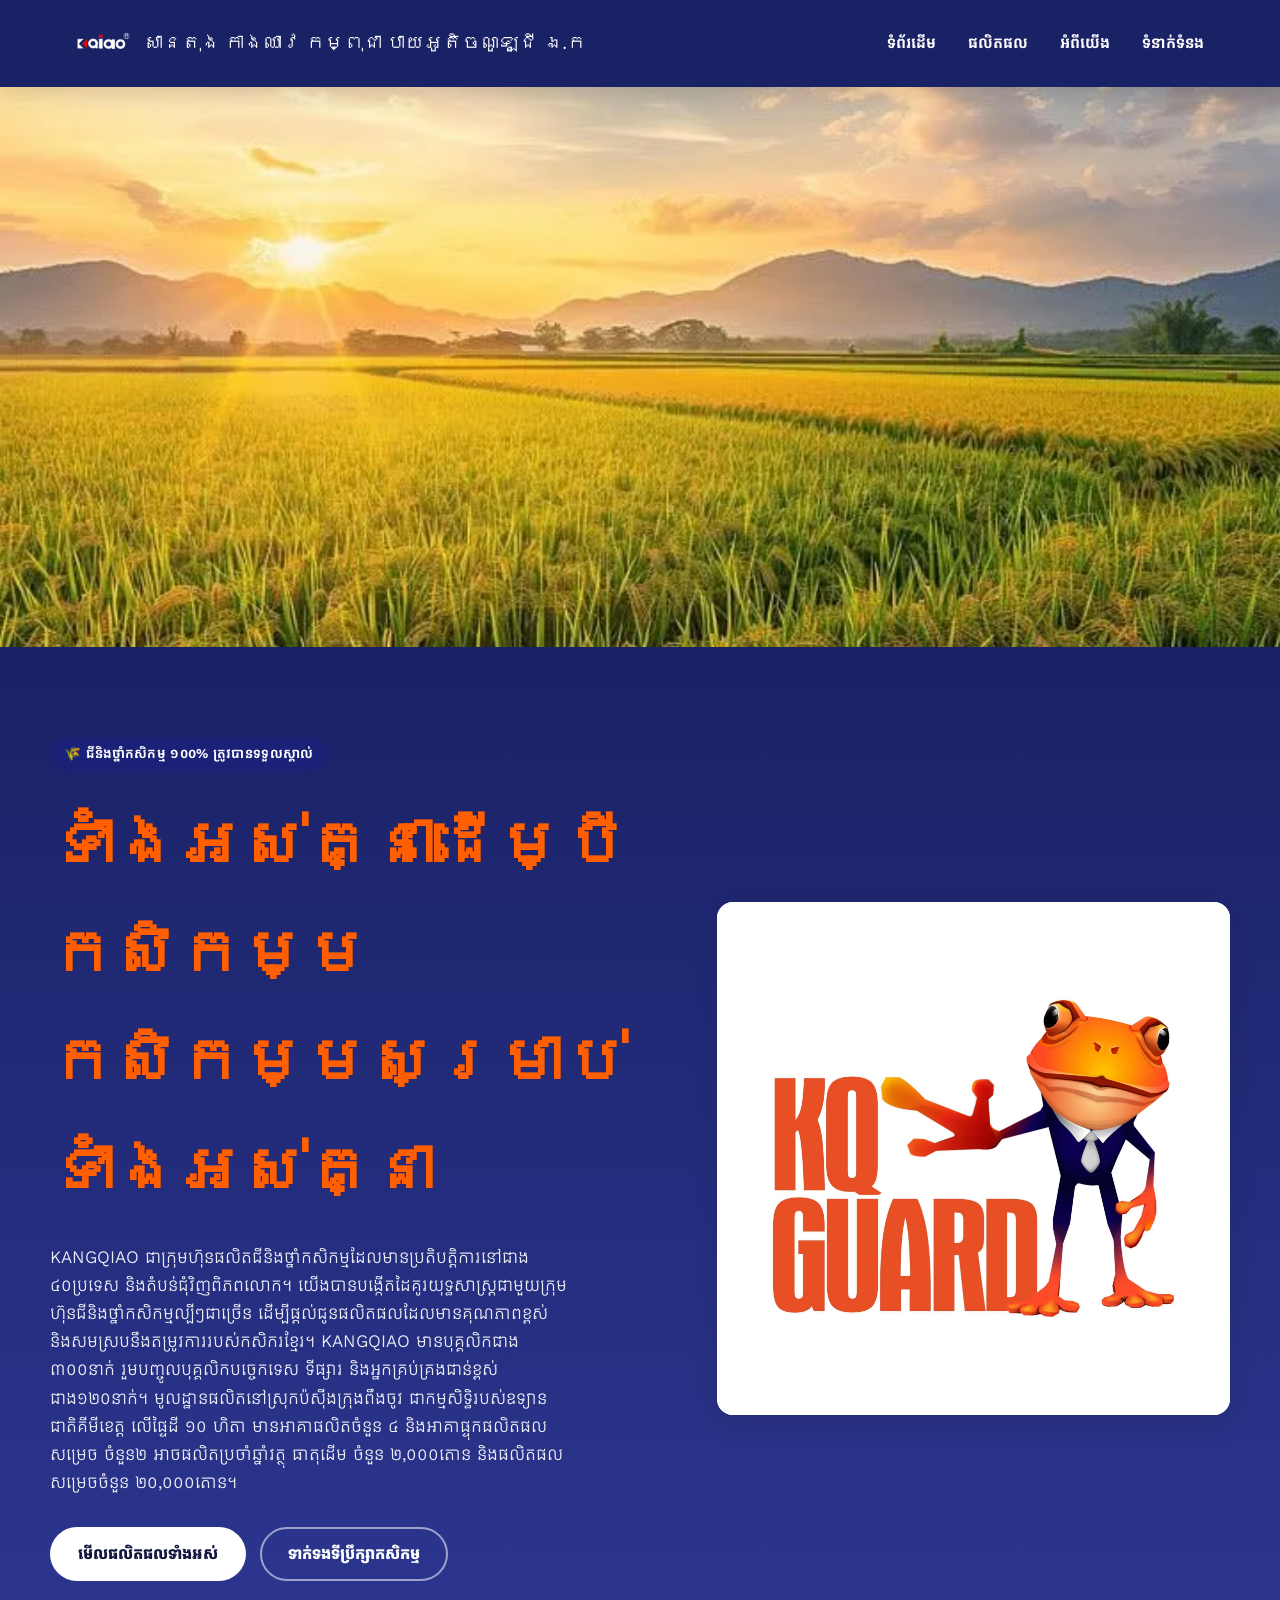
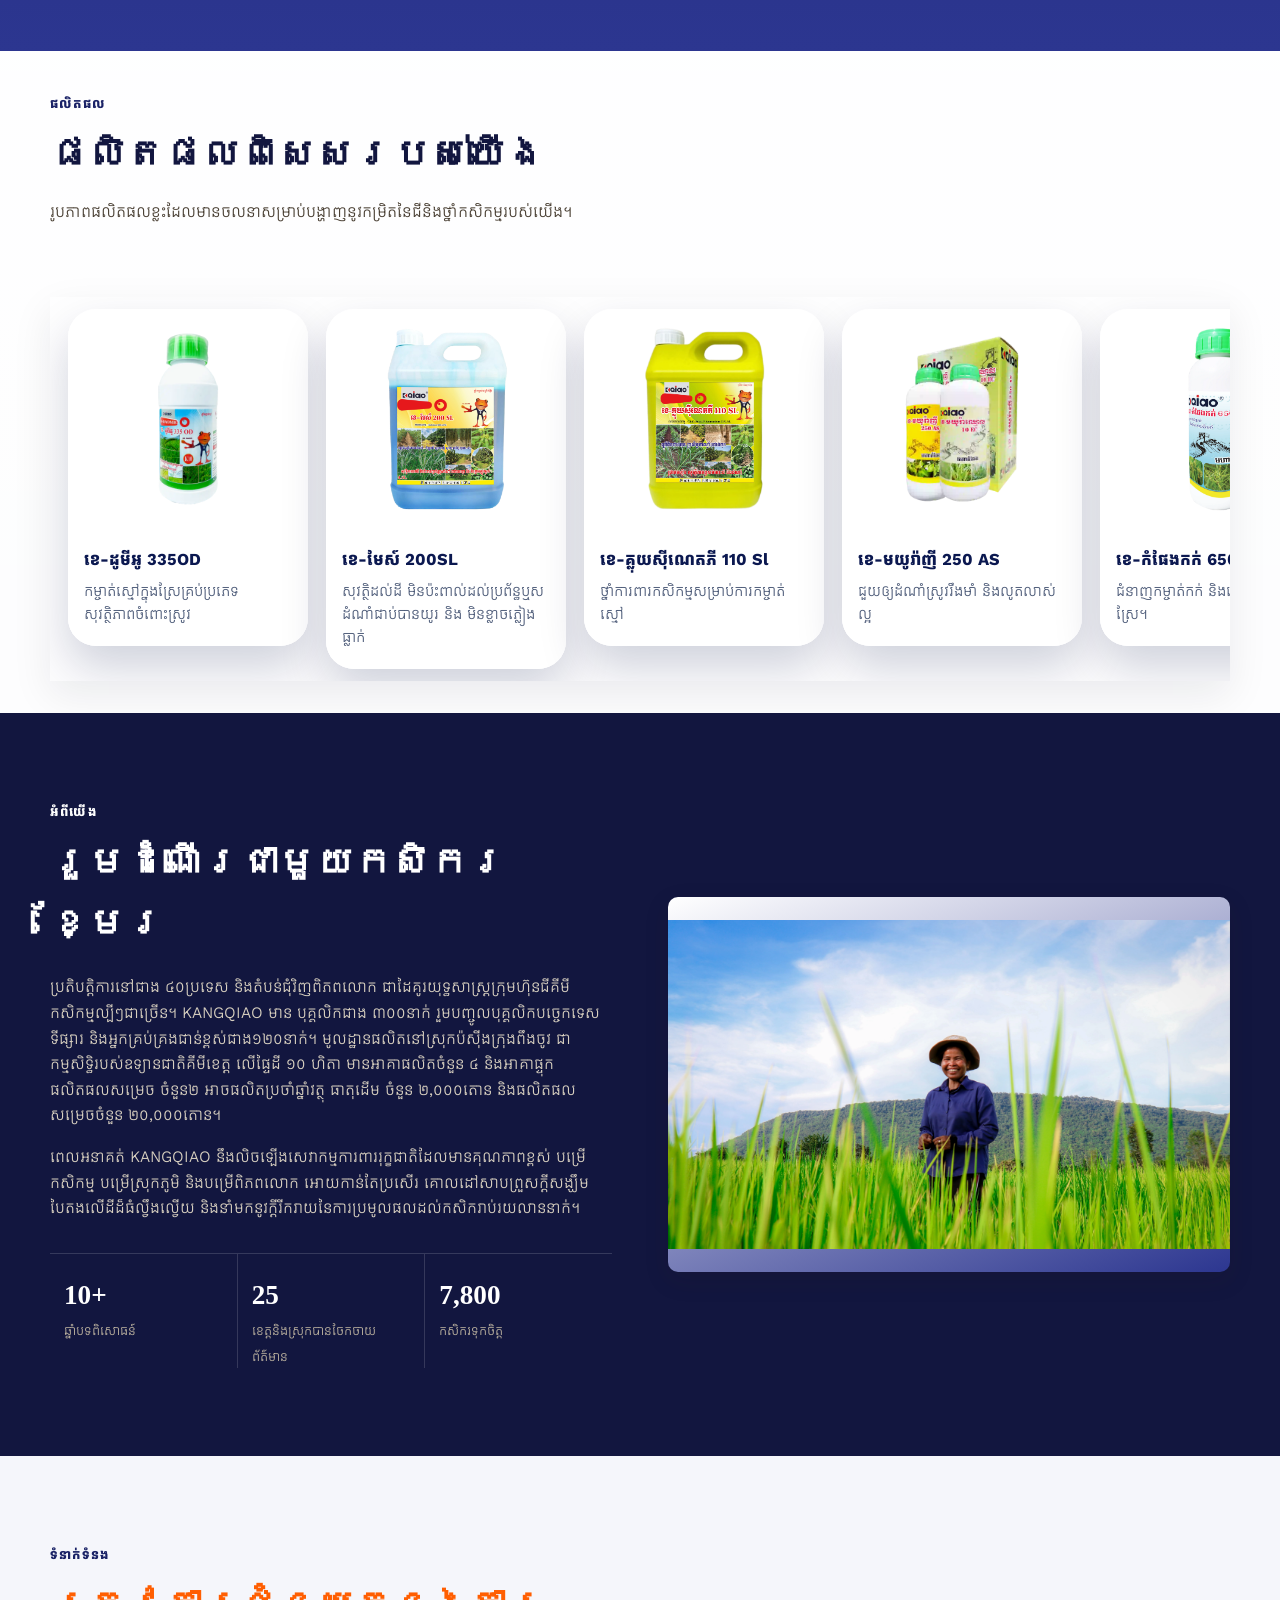
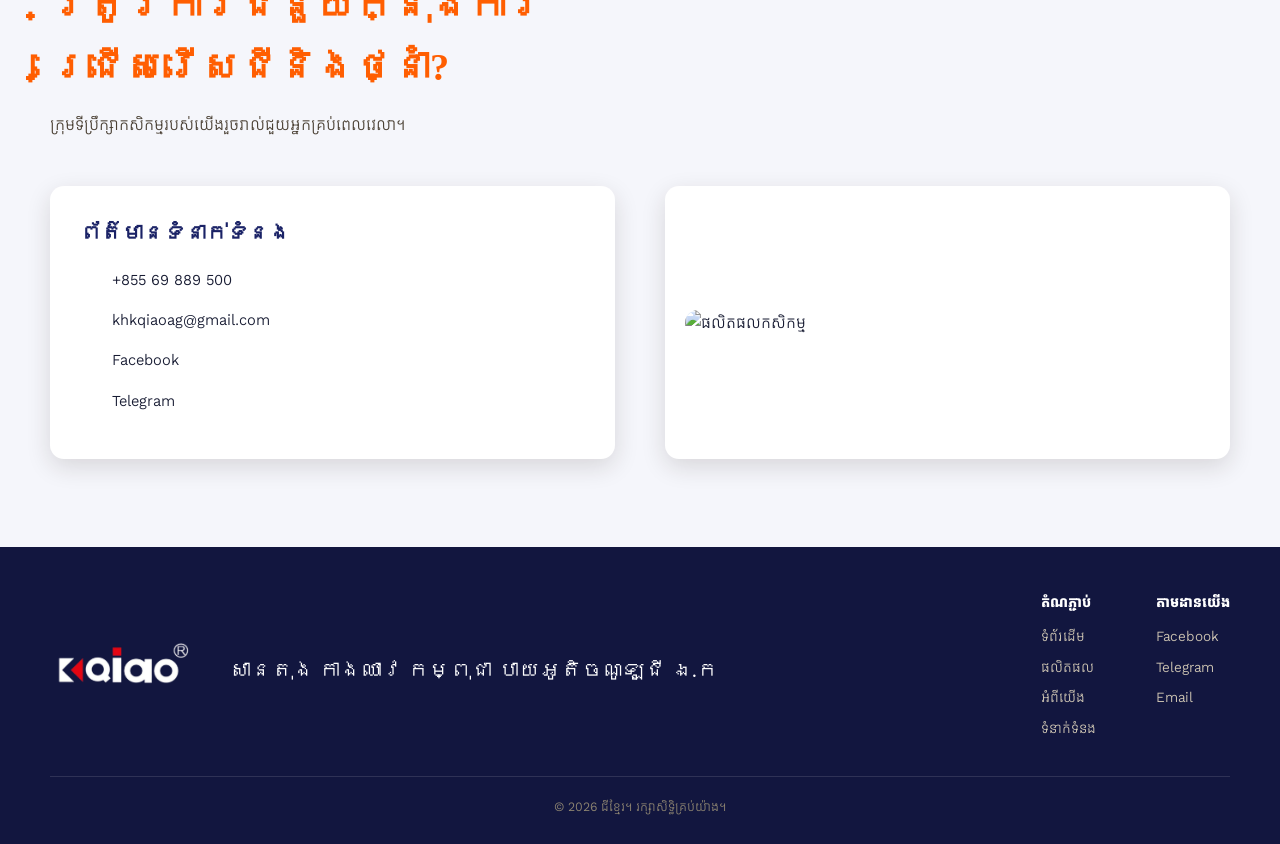
==== commit ae4e3e06: "Add files via upload" ====
--- a/index.html
+++ b/index.html
@@ -8,6 +8,9 @@
 <link rel="preconnect" href="https://fonts.gstatic.com" crossorigin>
 <link href="https://fonts.googleapis.com/css2?family=Moul&family=Kantumruy+Pro:wght@400;500;600;700&display=swap" rel="stylesheet">
 <link rel="stylesheet" href="styles.css">
+  <link rel="icon" href="logo/logo.webp" type="image/webp">
+  <link rel="apple-touch-icon" href="logo/logo.webp">
+  <meta name="theme-color" content="#0b1850">
 </head>
 <body>
 
@@ -28,10 +31,17 @@
       </ul>
     </nav>
   </div>
+  
 </header>
 
+<section class="pic">
+  <div class="hero-bg" aria-label="រូបភាពផ្លាស់ប្តូរ">
+    <img class="hero-bg-slide active" src="PIC/01.webp" alt="ផលិតផលកសិកម្ម">
+    <img class="hero-bg-slide" src="PIC/02.webp" alt="ផលិតផលកសិកម្ម">
+    <img class="hero-bg-slide" src="PIC/03.webp" alt="ក្រុមហ៊ុន Kangqiao">
+  </div>
+</section>
 <section class="hero" id="home">
-  <div class="furrow-bg"></div>
   <div class="hero-inner">
     <div>
       <span class="eyebrow">🌾 ជីនិងថ្នាំកសិកម្ម ១០០% ត្រូវបានទទួលស្គាល់</span>
@@ -47,16 +57,13 @@
         <a href="#contact" class="btn-ghost">ទាក់ទងទីប្រឹក្សាកសិកម្ម</a>
       </div>
     </div>
-    <div class="hero-art">
-      <img src="logo/frog.webp" alt="">
-    </div>
-  </div>
- 
+    <div class="hero-art" aria-label="រូបភាពផ្លាស់ប្តូរ">
+      <img class="hero-art-slide active" src="logo/frog.webp" alt="ផលិតផលកសិកម្ម">
+      <img class="hero-art-slide" src="logo/picrice.webp" alt="ផលិតផលកសិកម្ម">
+      <img class="hero-art-slide" src="logo/KQlogo.webp" alt="ក្រុមហ៊ុន Kangqiao">
+    </div>
+  </div>
 </section>
-  <!--all products  -->
-
-</section>
-
 <section class="product-showcase">
   <div class="section-inner showcase-inner">
     <div class="section-head">
@@ -154,31 +161,19 @@
           <svg viewBox="0 0 24 24" fill="currentColor"><path d="M4 4h16v16H4V4zm2 2v.01L12 12l6-5.99V6H6zm12 12V8.24l-6 6-6-6V18h12z"/></svg>
           <span>khkqiaoag@gmail.com</span>
         </div>
-        <!-- <div class="info-line">
-          <svg viewBox="0 0 24 24" fill="currentColor"><path d="M12 2C7.6 2 4 5.6 4 10c0 6 8 12 8 12s8-6 8-12c0-4.4-3.6-8-8-8zm0 11a3 3 0 110-6 3 3 0 010 6z"/></svg>
-          <span>ផ្ទះលេខ 12, ផ្លូវ 271, ភ្នំពេញ</span>
-        </div> -->
-        <!-- <div class="info-line">
-          <svg viewBox="0 0 24 24" fill="currentColor"><path d="M12 2a10 10 0 100 20 10 10 0 000-20zm1 15h-2v-6h2v6zm0-8h-2V7h2v2z"/></svg>
-          <span>ចន្ទ - សៅរ៍ | ៧:00 ព្រឹក - ៥:30 ល្ងាច</span>
-        </div> -->
-      </div>
-      <!-- <form id="contactForm">
-        <div class="field">
-          <label for="cname">ឈ្មោះ</label>
-          <input id="cname" type="text" placeholder="ឈ្មោះរបស់អ្នក" required>
+        <div class="info-line">
+          <svg viewBox="0 0 24 24" fill="currentColor"><path d="M4 4h16v16H4V4zm2 2v.01L12 12l6-5.99V6H6zm12 12V8.24l-6 6-6-6V18h12z"/></svg>
+          <span> <a href="https://www.facebook.com/share/1Qdd8ABcU1/?mibextid=wwXIfr">Facebook</a></span>
         </div>
-        <div class="field">
-          <label for="cphone">លេខទូរស័ព្ទ</label>
-          <input id="cphone" type="tel" placeholder="012 345 678" required>
+        <div class="info-line">
+          <svg viewBox="0 0 24 24" fill="currentColor"><path d="M4 4h16v16H4V4zm2 2v.01L12 12l6-5.99V6H6zm12 12V8.24l-6 6-6-6V18h12z"/></svg>
+          <span> <a href="https://t.me/KANG_QIAO_Cambodia">Telegram</a></span>
         </div>
-        <div class="field">
-          <label for="cmsg">សំណួររបស់អ្នក</label>
-          <textarea id="cmsg" placeholder="សួរអំពីជីឬថ្នាំដែលសមស្របនឹងដំណាំរបស់អ្នក..." required></textarea>
-        </div>
-        <button class="submit-btn" type="submit">ផ្ញើសារ</button>
-        <p class="form-note">ក្រុមការងារនឹងឆ្លើយតបក្នុងរយៈពេល 24 ម៉ោង</p>
-      </form> -->
+
+      </div>
+      <div class="contact-image-card">
+        <img src="pic/demo.webp" alt="ផលិតផលកសិកម្ម">
+      </div>
     </div>
   </div>
 </section>
@@ -216,7 +211,7 @@
 
 <div class="product-modal" id="productModal" aria-hidden="true">
   <div class="product-modal-inner" role="dialog" aria-modal="true" aria-labelledby="modalProductTitle">
-    <button class="product-modal-close" id="modalClose" aria-label="បិទ">×</button>
+    <button class="product-modal-close" id="modalClose" aria-label="បិទ">X</button>
     <div class="product-modal-body">
       <div class="product-modal-thumb" id="modalThumb"></div>
       <div class="product-modal-content" id="modalContent"></div>
@@ -256,6 +251,30 @@
     t.classList.add('show');
     clearTimeout(toastTimer);
     toastTimer = setTimeout(() => t.classList.remove('show'), 2600);
+  }
+
+  // ---------- Hero image slideshow ----------
+  const heroSlides = Array.from(document.querySelectorAll('.hero-art-slide'));
+  let heroSlideIndex = 0;
+  if (heroSlides.length > 1) {
+    setInterval(() => {
+      heroSlides.forEach((slide, index) => {
+        slide.classList.toggle('active', index === heroSlideIndex);
+      });
+      heroSlideIndex = (heroSlideIndex + 1) % heroSlides.length;
+    }, 3000);
+  }
+
+  // ---------- Hero background slideshow ----------
+  const heroBgSlides = Array.from(document.querySelectorAll('.hero-bg-slide'));
+  let heroBgSlideIndex = 0;
+  if (heroBgSlides.length > 1) {
+    setInterval(() => {
+      heroBgSlides.forEach((slide, index) => {
+        slide.classList.toggle('active', index === heroBgSlideIndex);
+      });
+      heroBgSlideIndex = (heroBgSlideIndex + 1) % heroBgSlides.length;
+    }, 3000);
   }
 
   // ---------- Contact form (demo) ----------
--- a/styles.css
+++ b/styles.css
@@ -176,6 +176,32 @@
   overflow: hidden;
 }
 
+.pic {
+  position: relative;
+  width: 100%;
+  height: 560px;
+  overflow: hidden;
+}
+
+.hero-bg {
+  position: absolute;
+  inset: 0;
+  overflow: hidden;
+}
+
+.hero-bg-slide {
+  position: absolute;
+  inset: 0;
+  width: 100%;
+  height: 100%;
+  object-fit: cover;
+  opacity: 0;
+  transition: opacity 0.8s ease;
+}
+
+.hero-bg-slide.active {
+  opacity: 1;
+}
 
 .product-showcase {
   padding: 42px 24px 32px;
@@ -191,9 +217,7 @@
 
 .product-carousel-wrap {
   overflow: hidden;
-  padding: 12px 0;​​
-  background: rgba(250, 250, 250, 0.95);
-  border-radius: 20px;
+  padding: 12px 0;
   box-shadow: 0 14px 38px rgba(17, 24, 39, 0.08);
 }
 
@@ -433,13 +457,25 @@
   position: relative;
   z-index: 2;
   aspect-ratio: 1/1;
-  border-radius: 10px;
+  border-radius: 16px;
   background: var(--paper);
   box-shadow: var(--shadow);
-  display: flex;
-  align-items: center;
-  justify-content: center;
-  padding: 10px;
+  overflow: hidden;
+  padding: 0;
+}
+
+.hero-art-slide {
+  position: absolute;
+  inset: 0;
+  width: 100%;
+  height: 100%;
+  object-fit: cover;
+  opacity: 0;
+  transition: opacity 0.8s ease;
+}
+
+.hero-art-slide.active {
+  opacity: 1;
 }
 
 .hero .furrow-bg {
@@ -586,6 +622,12 @@
   flex: 1;
 }
 
+.product-card .product-body > p,
+.product-card .product-body .product-cat,
+.product-card .product-body .info-block {
+  display: none;
+}
+
 .product-cat {
   color: var(--soil-brown);
   font-size: 0.78rem;
@@ -594,15 +636,22 @@
   letter-spacing: 0.5px;
 }
 
-.product-body h3 {
+.product-grid .product-body h3 {
   font-size: 1.1rem;
   color: var(--text-dark);
   margin-bottom: 2px;
-}
-
-.product-body>p {
+  text-align: center;
+}
+
+.product-grid .product-body>p {
   font-size: 0.9rem;
   color: #6b6053;
+  text-align: center;
+}
+
+.product-modal .product-body h3,
+.product-modal .product-body>p {
+  text-align: left;
 }
 
 .info-block {
@@ -701,11 +750,19 @@
   padding: 24px;
 }
 
+.product-modal-content {
+  display: flex;
+  flex-direction: column;
+  gap: 14px;
+  border-left: 1px solid rgba(0, 0, 0, 0.08);
+  padding-left: 24px;
+}
+
 .product-modal-thumb {
   position: relative;
   width: 100%;
   padding-top: 100%;
-  background: linear-gradient(135deg, var(--paddy-green-light), var(--paddy-green));
+  background: linear-gradient(135deg, var(--paddy-green-light), var(--paddy-white));
   overflow: hidden;
   border-radius: var(--radius);
 }
@@ -847,17 +904,24 @@
   margin-top: 2px;
 }
 
-form {
+.contact-image-card {
   background: var(--white);
   border-radius: var(--radius);
-  padding: 30px;
+  padding: 20px;
   box-shadow: var(--shadow);
   display: flex;
-  flex-direction: column;
-  gap: 16px;
-}
-
-.field label {
+  align-items: center;
+  justify-content: center;
+}
+
+.contact-image-card img {
+  width: 100%;
+  height: auto;
+  border-radius: 14px;
+  object-fit: cover;
+}
+
+form {
   font-size: 0.85rem;
   font-weight: 700;
   color: var(--soil-brown);
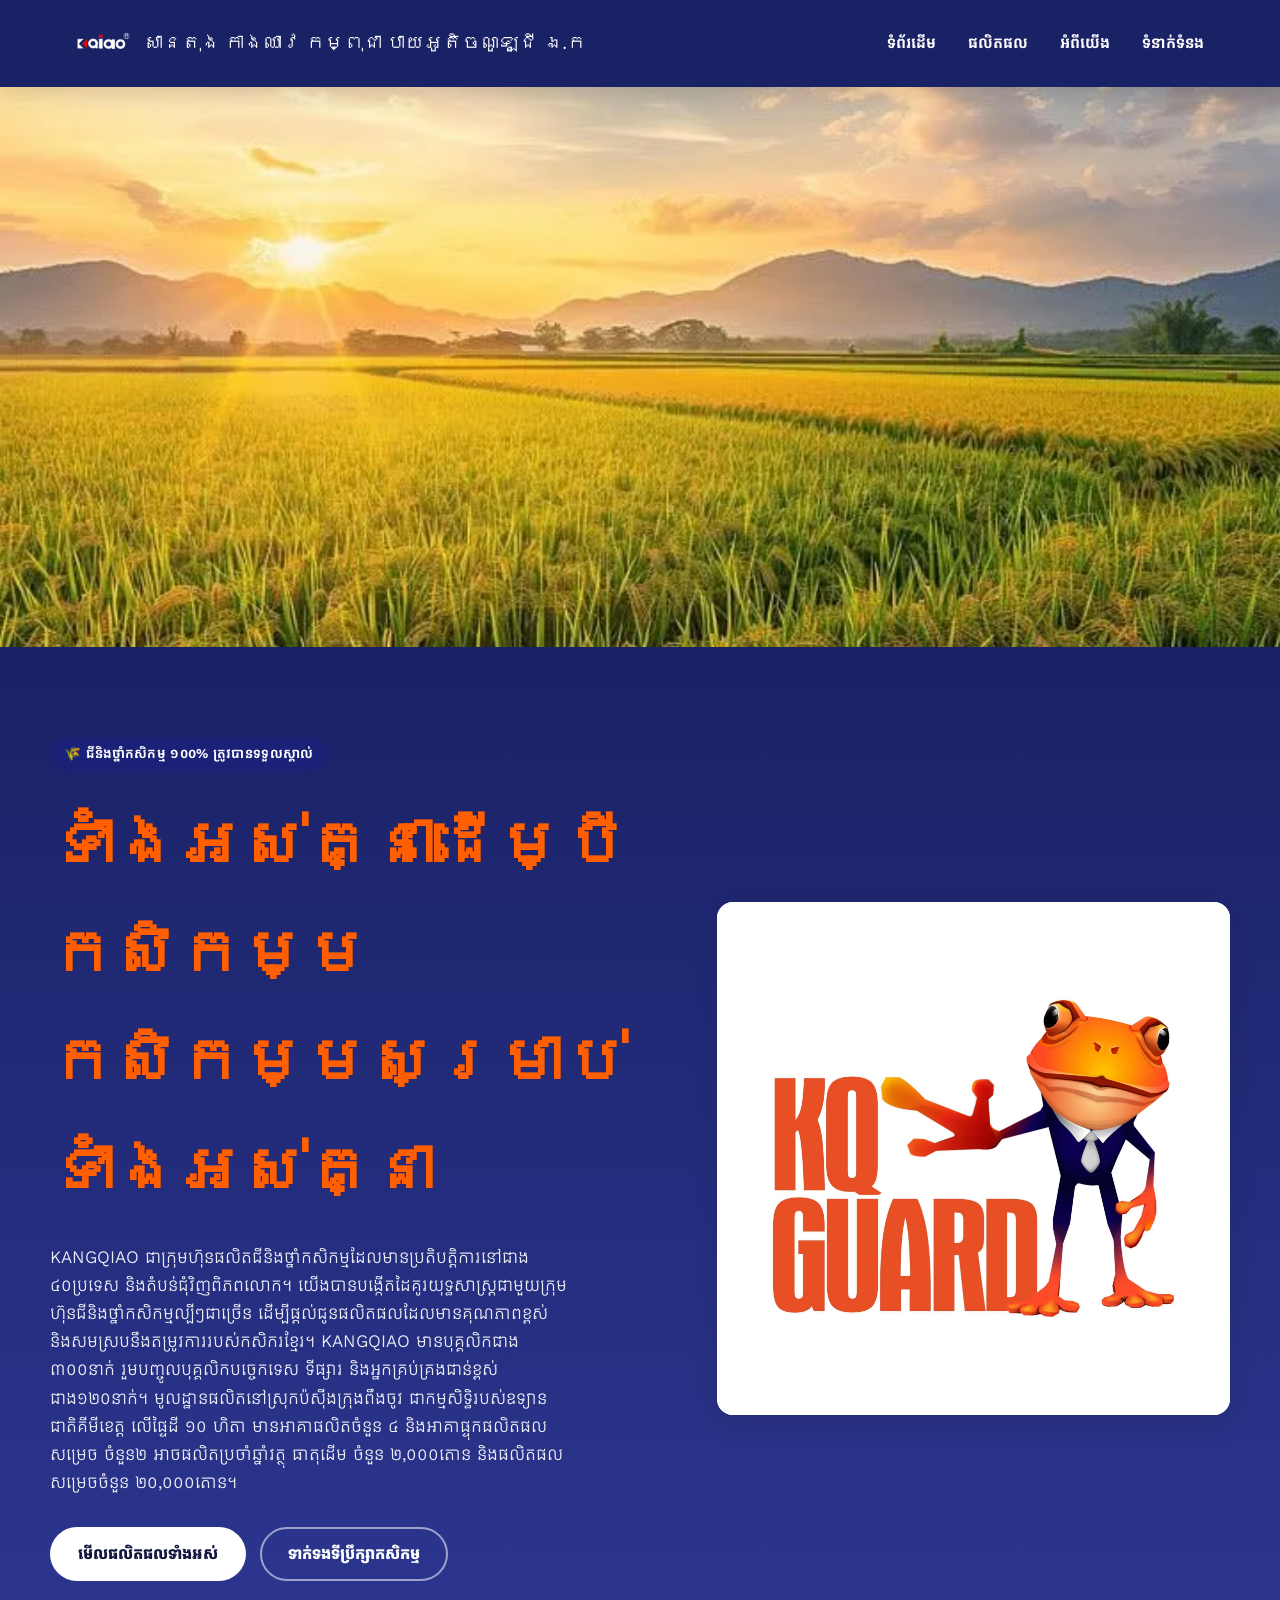
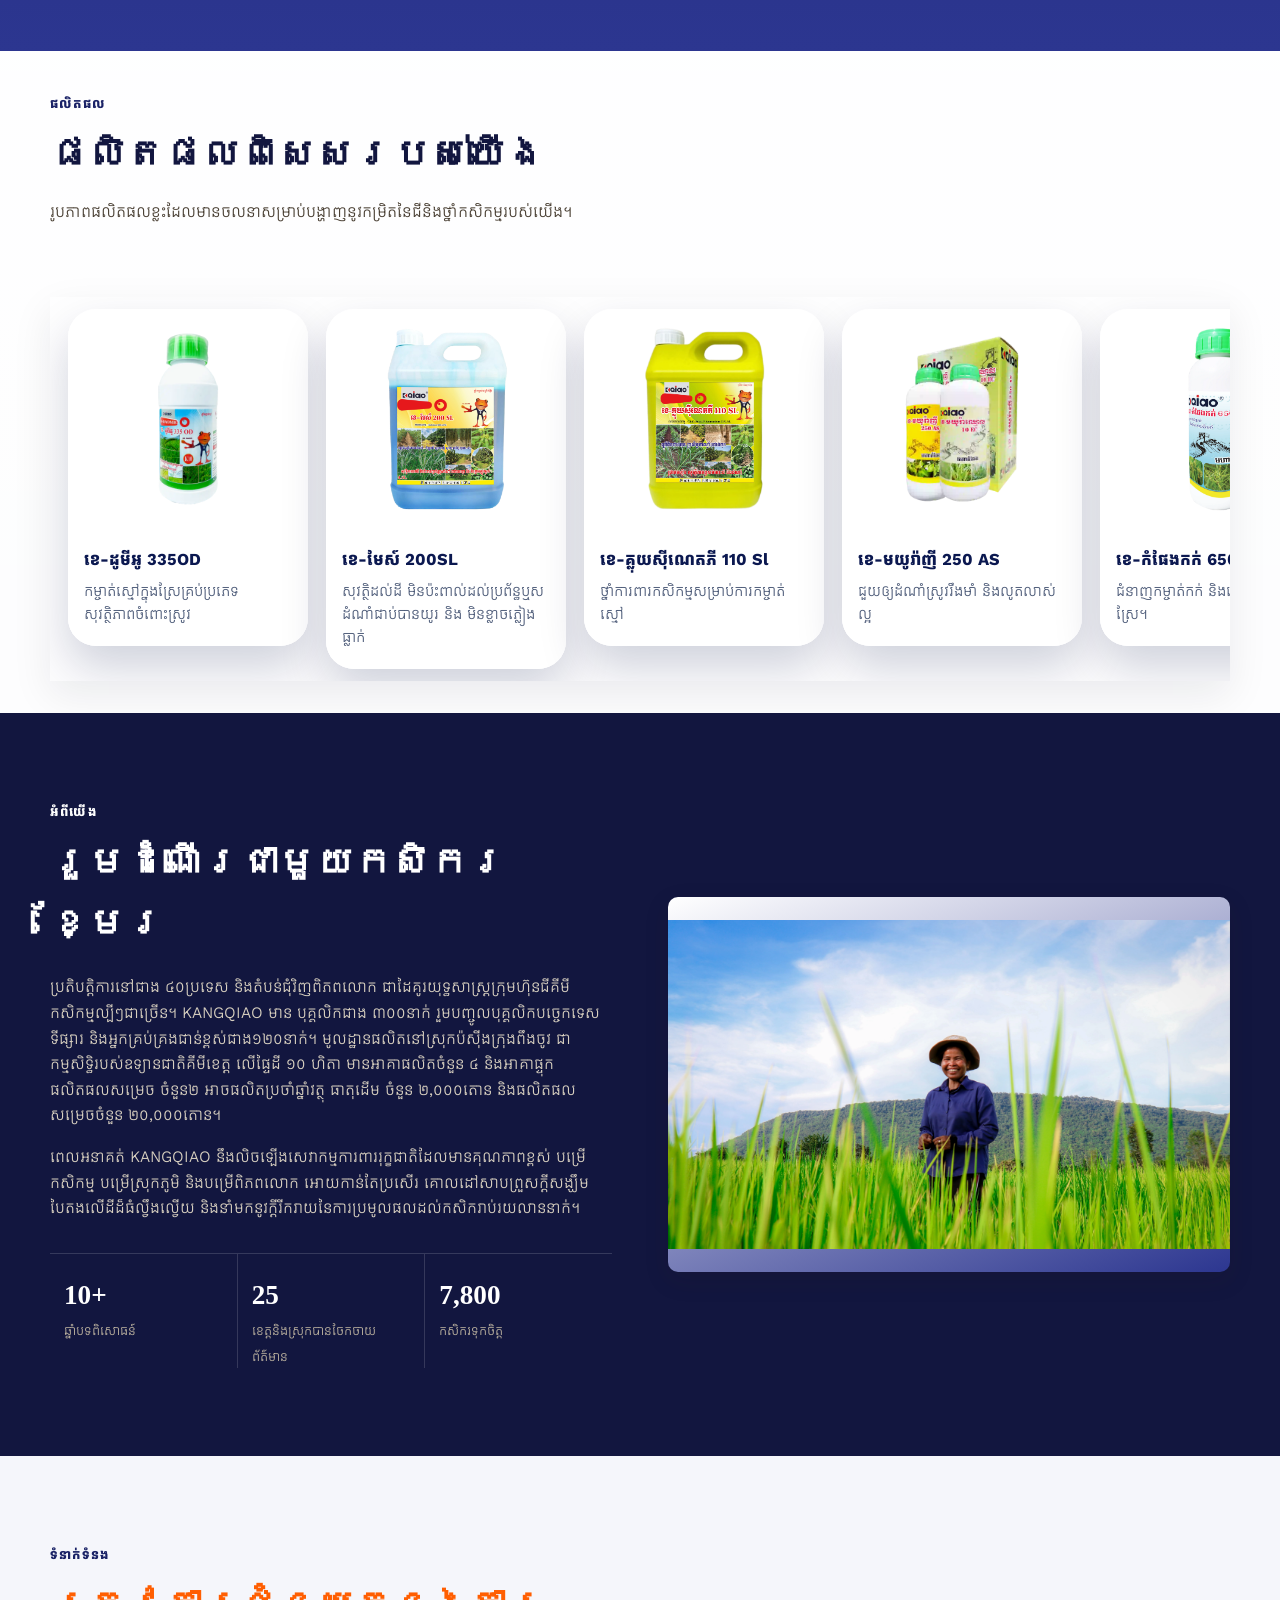
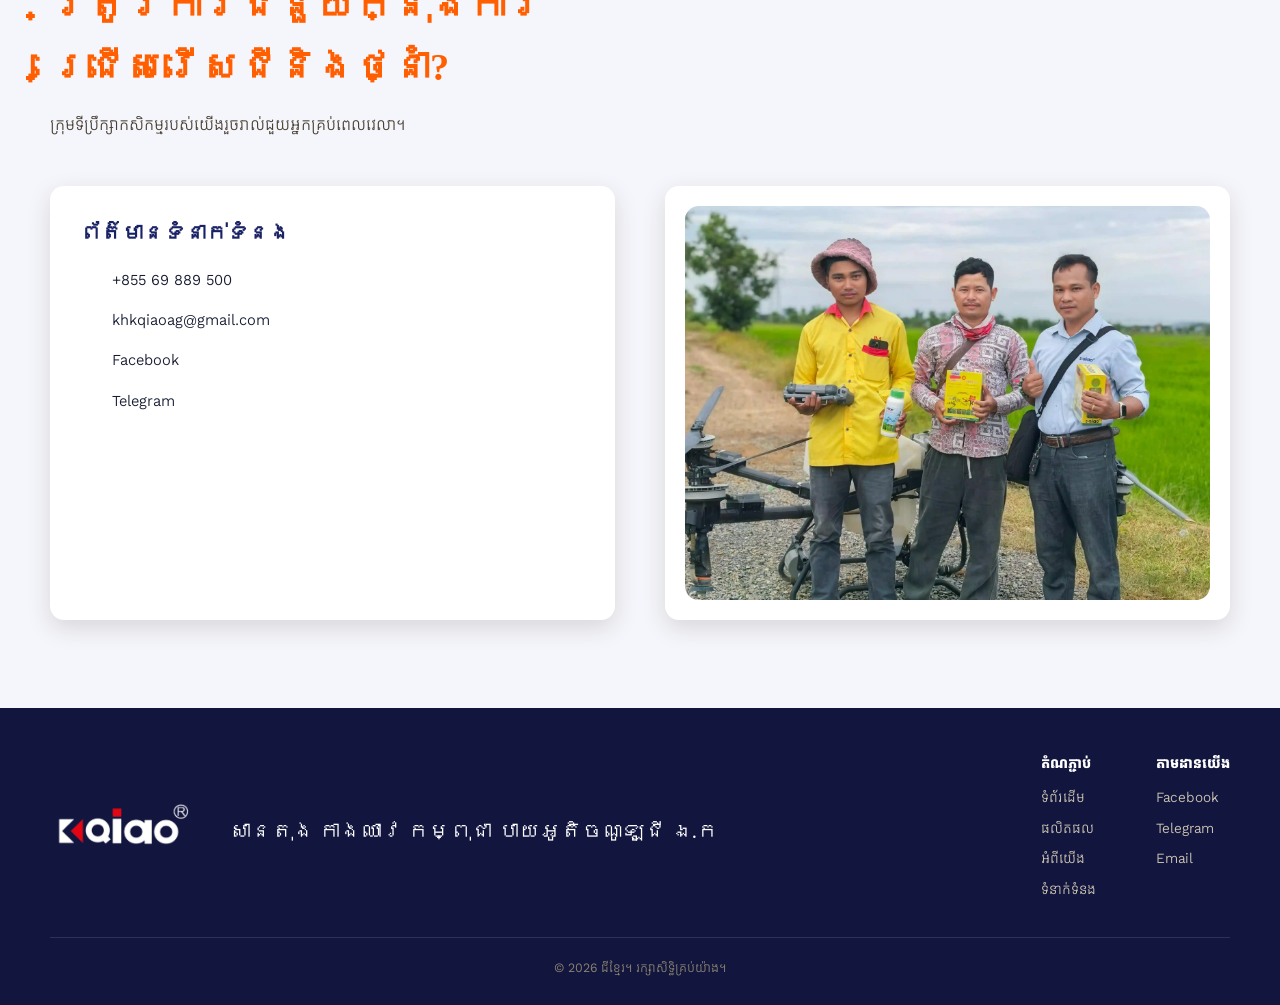
==== commit f45f0f36: "Update index.html" ====
--- a/index.html
+++ b/index.html
@@ -172,7 +172,7 @@
 
       </div>
       <div class="contact-image-card">
-        <img src="pic/demo.webp" alt="ផលិតផលកសិកម្ម">
+        <img src="PIC/demo.webp" alt="ផលិតផលកសិកម្ម">
       </div>
     </div>
   </div>
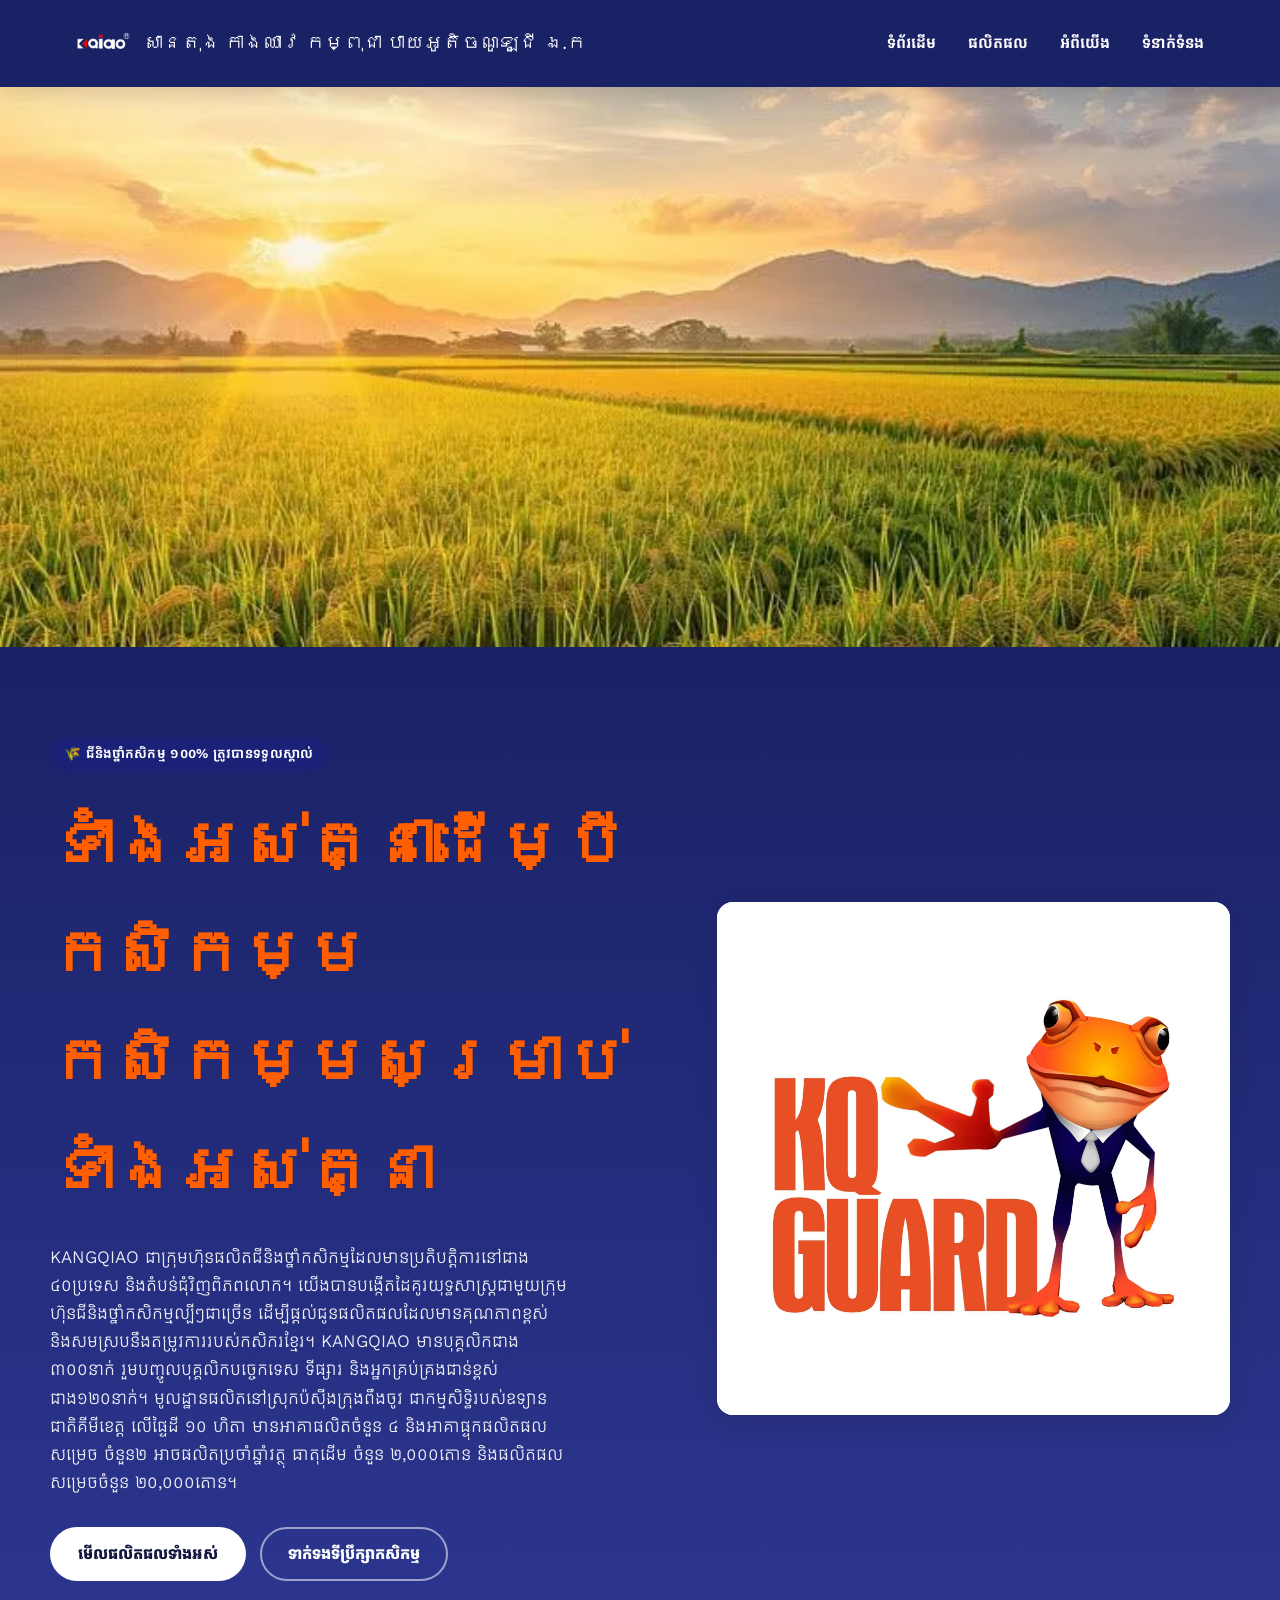
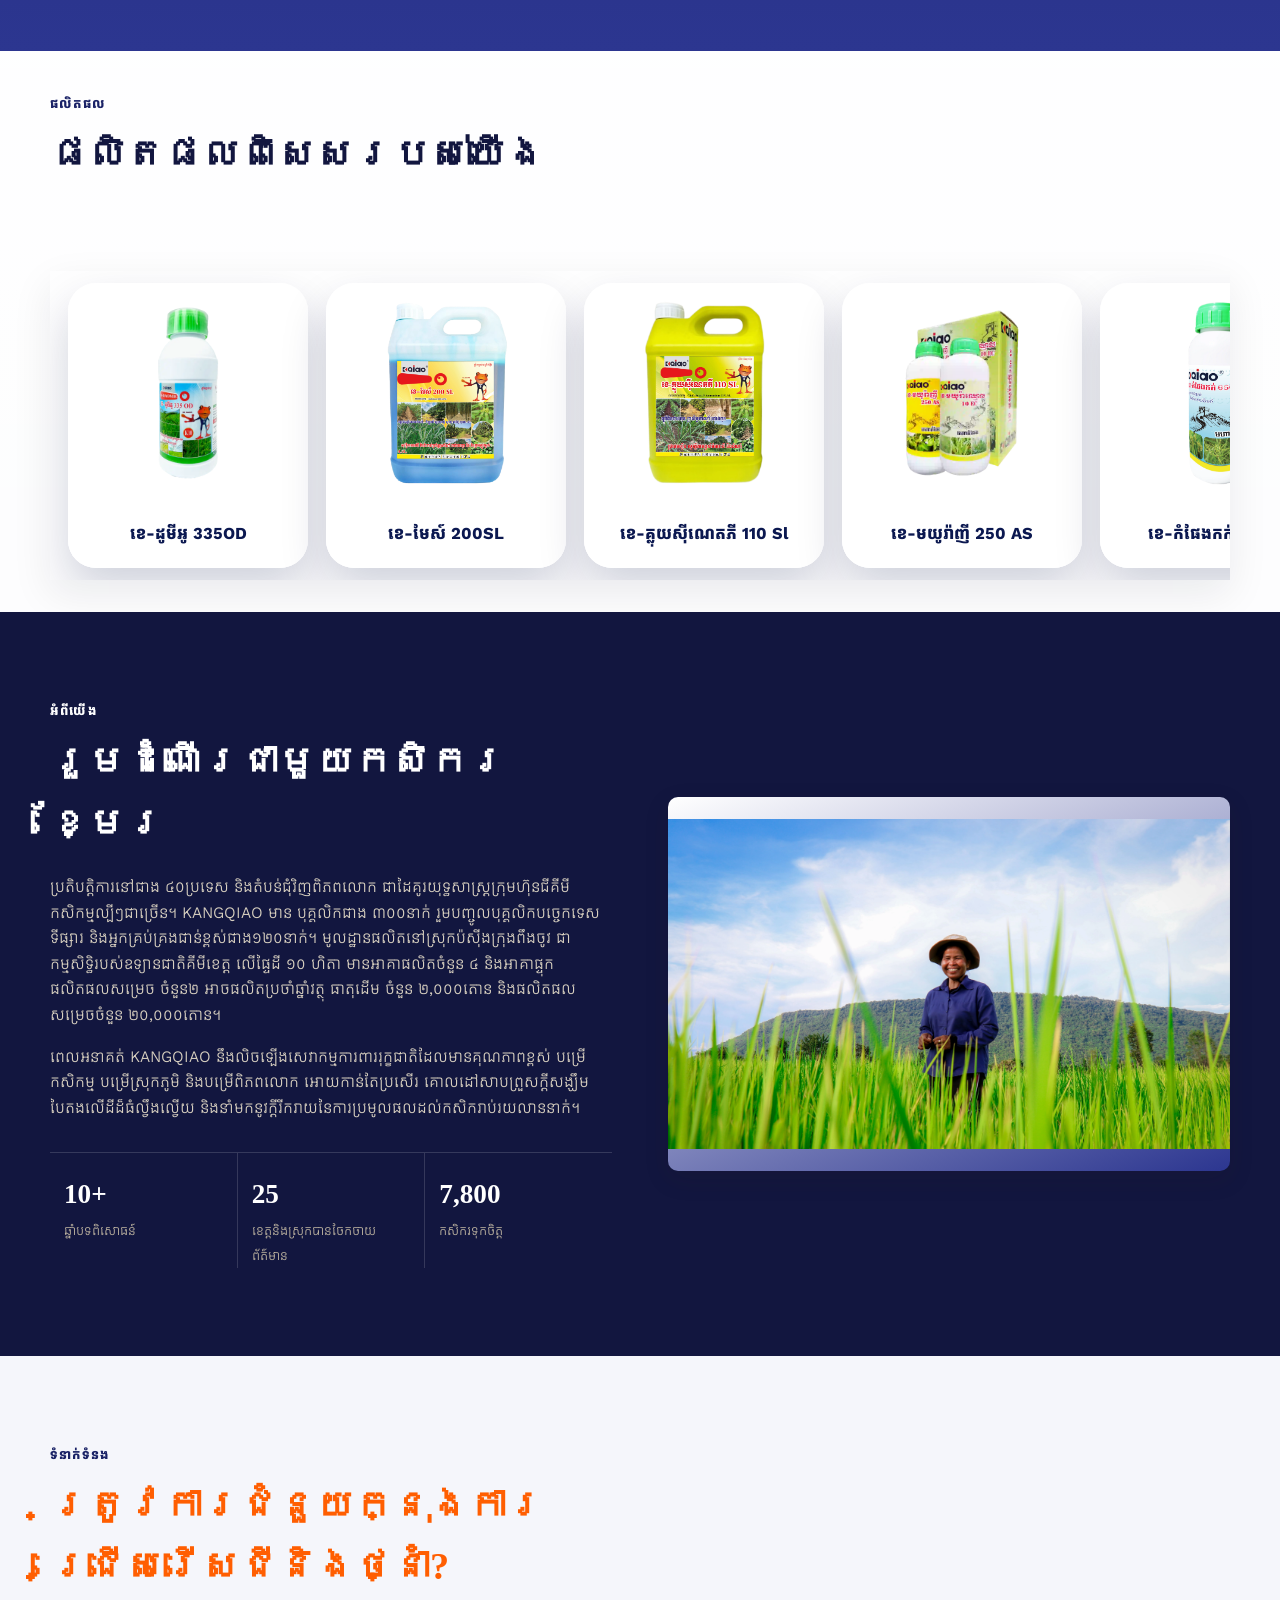
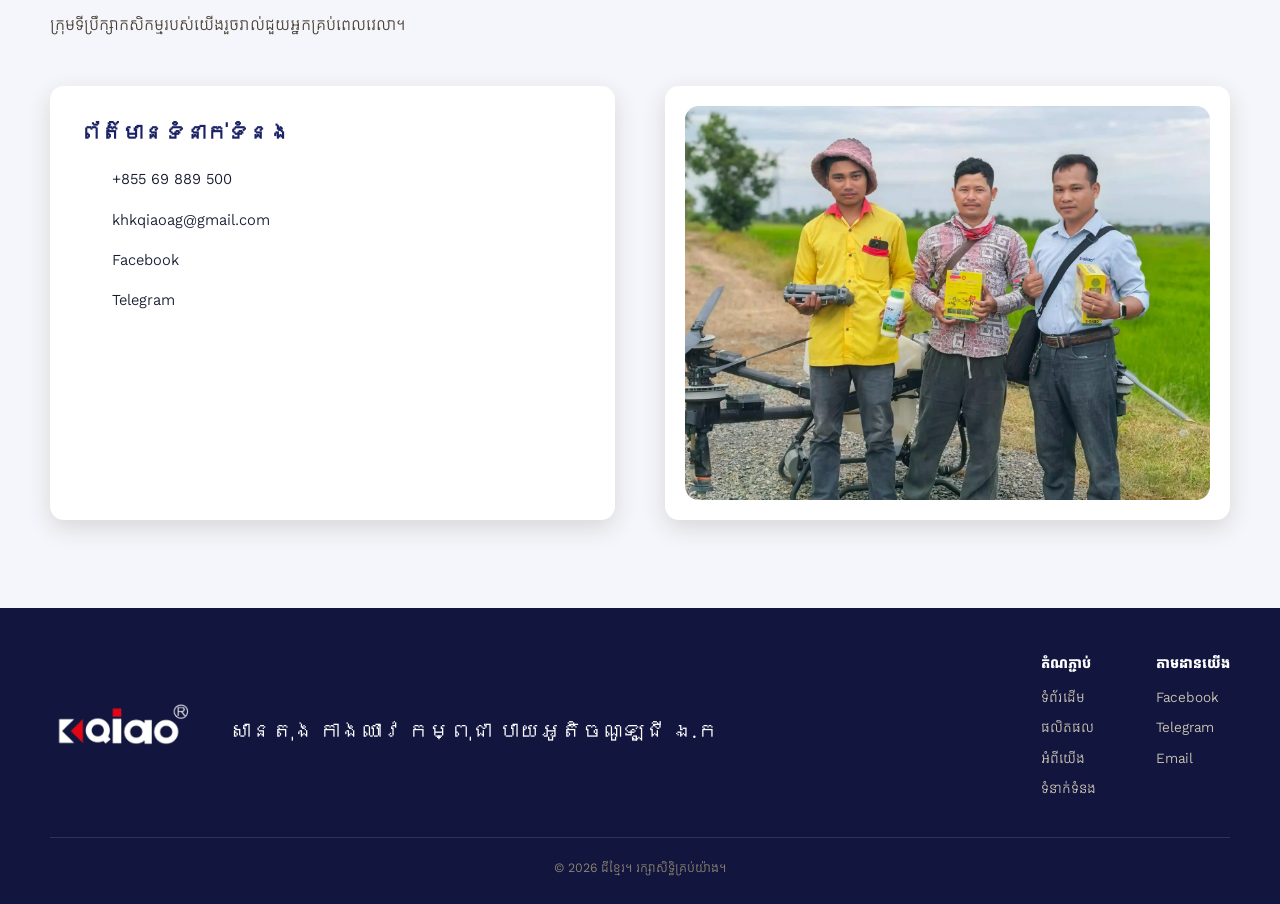
==== commit acacc474: "Comment out product descriptions in index.html Commented out product description paragraphs in the s" ====
--- a/index.html
+++ b/index.html
@@ -69,7 +69,7 @@
     <div class="section-head">
       <span class="section-tag">ផលិតផល</span>
       <h2>ផលិតផលពិសេសរបស់យើង</h2>
-      <p>រូបភាពផលិតផលខ្លះដែលមានចលនាសម្រាប់បង្ហាញនូវកម្រិតនៃជីនិងថ្នាំកសិកម្មរបស់យើង។</p>
+      <!-- <p>រូបភាពផលិតផលខ្លះដែលមានចលនាសម្រាប់បង្ហាញនូវកម្រិតនៃជីនិងថ្នាំកសិកម្មរបស់យើង។</p> -->
     </div>
     <div class="product-carousel-wrap">
       <div class="product-carousel">
@@ -77,42 +77,42 @@
           <img src="Prodeuct/ស្មៅ/K10.webp" alt="ខេ-ដូមីអូ 335OD">
           <div class="showcase-copy">
             <h3>ខេ-ដូមីអូ 335OD</h3>
-            <p> កម្ចាត់ស្មៅក្នុងស្រែគ្រប់ប្រភេទ សុវត្ថិភាពចំពោះស្រូវ</p>
+            <!-- <p> កម្ចាត់ស្មៅក្នុងស្រែគ្រប់ប្រភេទ សុវត្ថិភាពចំពោះស្រូវ</p> -->
           </div>
         </article>
         <article class="showcase-card" data-product="k12">
           <img src="Prodeuct/ស្មៅ/K12.webp" alt="ខេ-មែស៍ 200SL">
           <div class="showcase-copy">
             <h3>ខេ-មែស៍ 200SL</h3>
-            <p>សុវត្ថិដល់ដី មិនប៉ះពាល់ដល់ប្រព័ន្ធឬសដំណាំជាប់បានយូរ និង មិនខ្លាចភ្លៀងធ្លាក់</p>
+            <!-- <p>សុវត្ថិដល់ដី មិនប៉ះពាល់ដល់ប្រព័ន្ធឬសដំណាំជាប់បានយូរ និង មិនខ្លាចភ្លៀងធ្លាក់</p> -->
           </div>
         </article>
         <article class="showcase-card" data-product="k5">
           <img src="Prodeuct/ស្មៅ/K5.webp" alt="ខេ-គ្លុយស៊ីណេតភី 110 Sl">
           <div class="showcase-copy">
             <h3>ខេ-គ្លុយស៊ីណេតភី 110 Sl</h3>
-            <p>ថ្នាំការពារកសិកម្មសម្រាប់ការកម្ចាត់ស្មៅ</p>
+            <!-- <p>ថ្នាំការពារកសិកម្មសម្រាប់ការកម្ចាត់ស្មៅ</p> -->
           </div>
         </article>
         <article class="showcase-card" data-product="k7k8">
           <img src="Prodeuct/ស្មៅ/K7K8.webp" alt="ខេ-មយូរ៉ាញី 250 AS">
           <div class="showcase-copy">
             <h3>ខេ-មយូរ៉ាញី 250 AS</h3>
-            <p>ជួយឲ្យដំណាំស្រូវរឹងមាំ និងលូតលាស់ល្អ</p>
+            <!-- <p>ជួយឲ្យដំណាំស្រូវរឹងមាំ និងលូតលាស់ល្អ</p> -->
           </div>
         </article>
         <article class="showcase-card" data-product="k11">
           <img src="Prodeuct/ស្មៅ/K11.webp" alt="ខេ-កំផែងកក់ 650AS">
           <div class="showcase-copy">
             <h3>ខេ-កំផែងកក់ 650AS</h3>
-            <p>ជំនាញកម្ចាត់កក់ និងស្មៅស្លឹកធំ ក្នុងស្រែ។</p>
+            <!-- <p>ជំនាញកម្ចាត់កក់ និងស្មៅស្លឹកធំ ក្នុងស្រែ។</p> -->
           </div>
         </article>
         <article class="showcase-card" data-product="k14">
           <img src="Prodeuct/ស្មៅ/K14.webp" alt="ខេ-ស្មៅជើងក្រាស់ 123SC">
           <div class="showcase-copy">
             <h3>ខេ-ស្មៅជើងក្រាស់ 123SC</h3>
-            <p>ជំនាញ់កម្ចាស់ស្មៅចាស់ ស្មៅក្រាស់ និងស្មៅខ្ពស់ៗ​ ជាពិសេសស្មៅជើងក្រាស់។</p>
+            <!-- <p>ជំនាញ់កម្ចាស់ស្មៅចាស់ ស្មៅក្រាស់ និងស្មៅខ្ពស់ៗ​ ជាពិសេសស្មៅជើងក្រាស់។</p> -->
           </div>
         </article>
       </div>
--- a/styles.css
+++ b/styles.css
@@ -266,6 +266,7 @@
   padding: 18px 16px 20px;
   display: flex;
   flex-direction: column;
+  text-align: center;
   gap: 6px;
   background: #ffffff;
 }
@@ -1182,4 +1183,4 @@
     transition: none !important;
     scroll-behavior: auto !important;
   }
-}+}
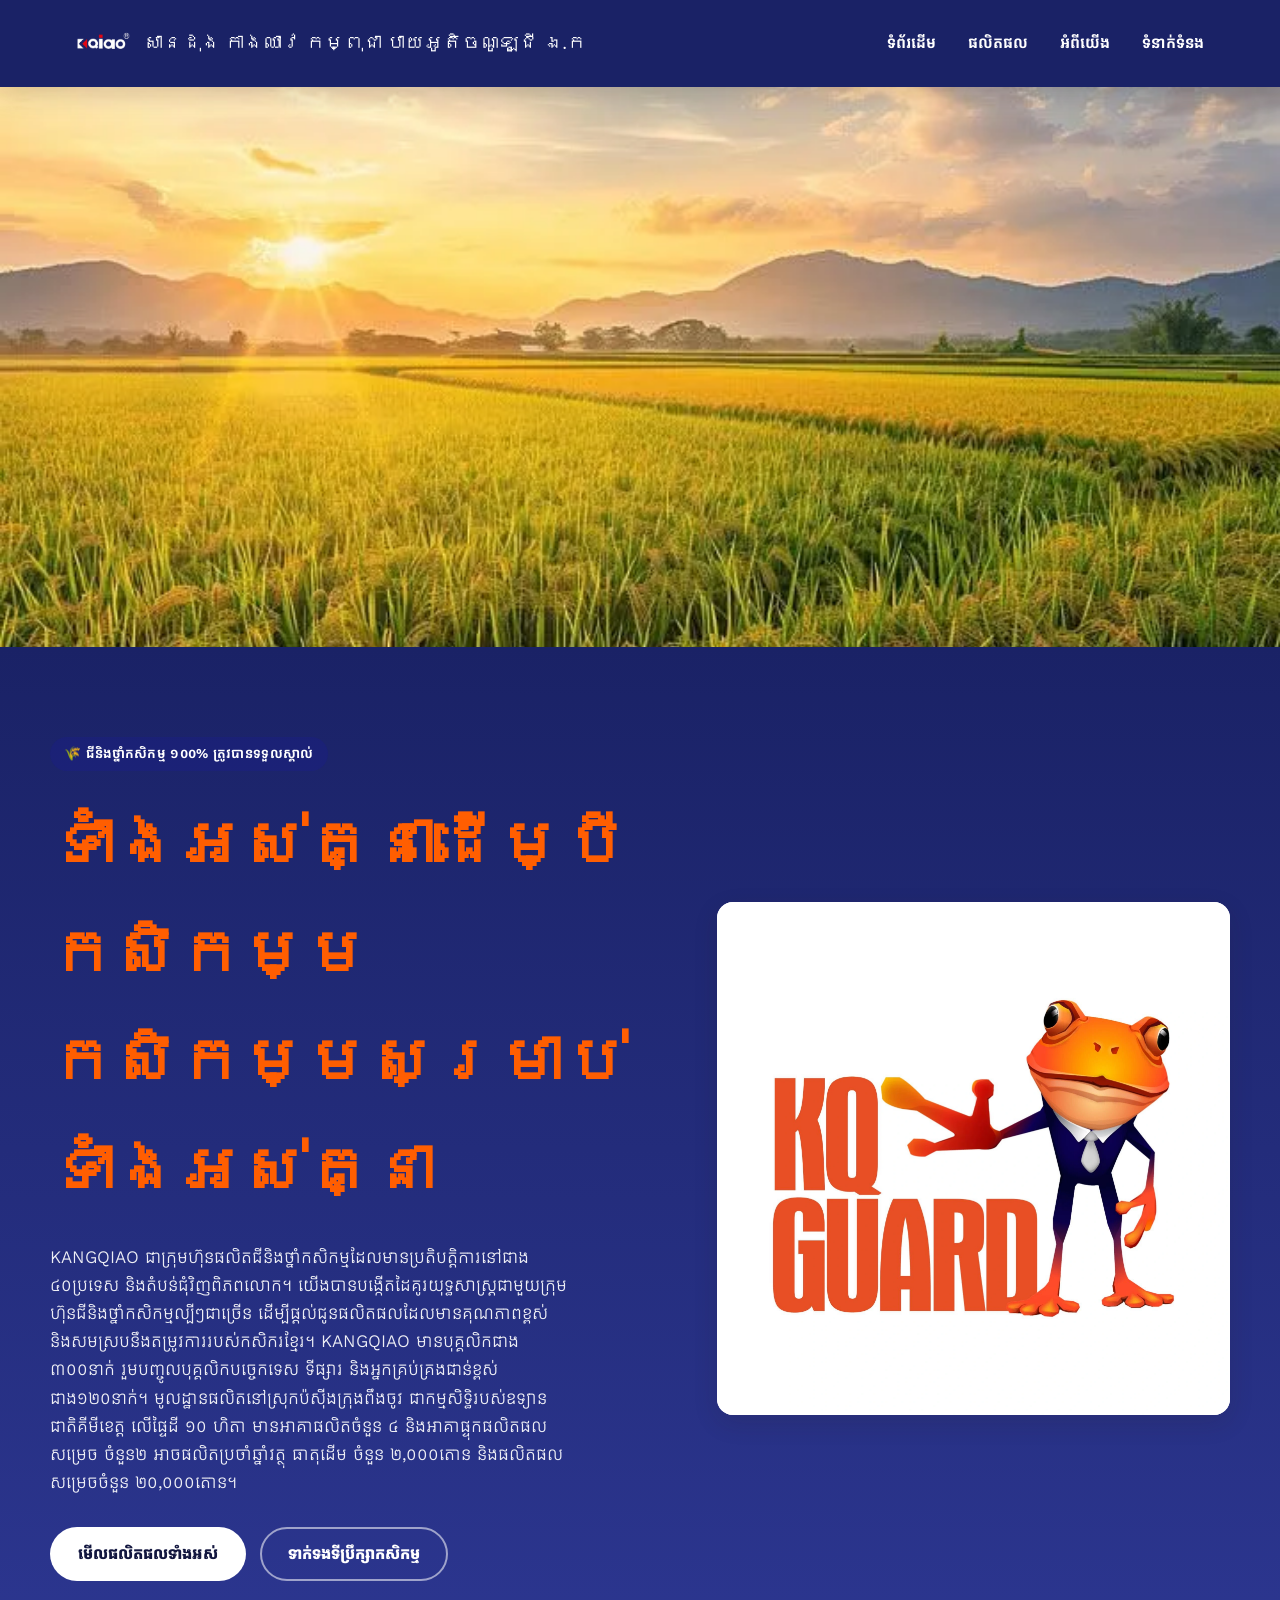
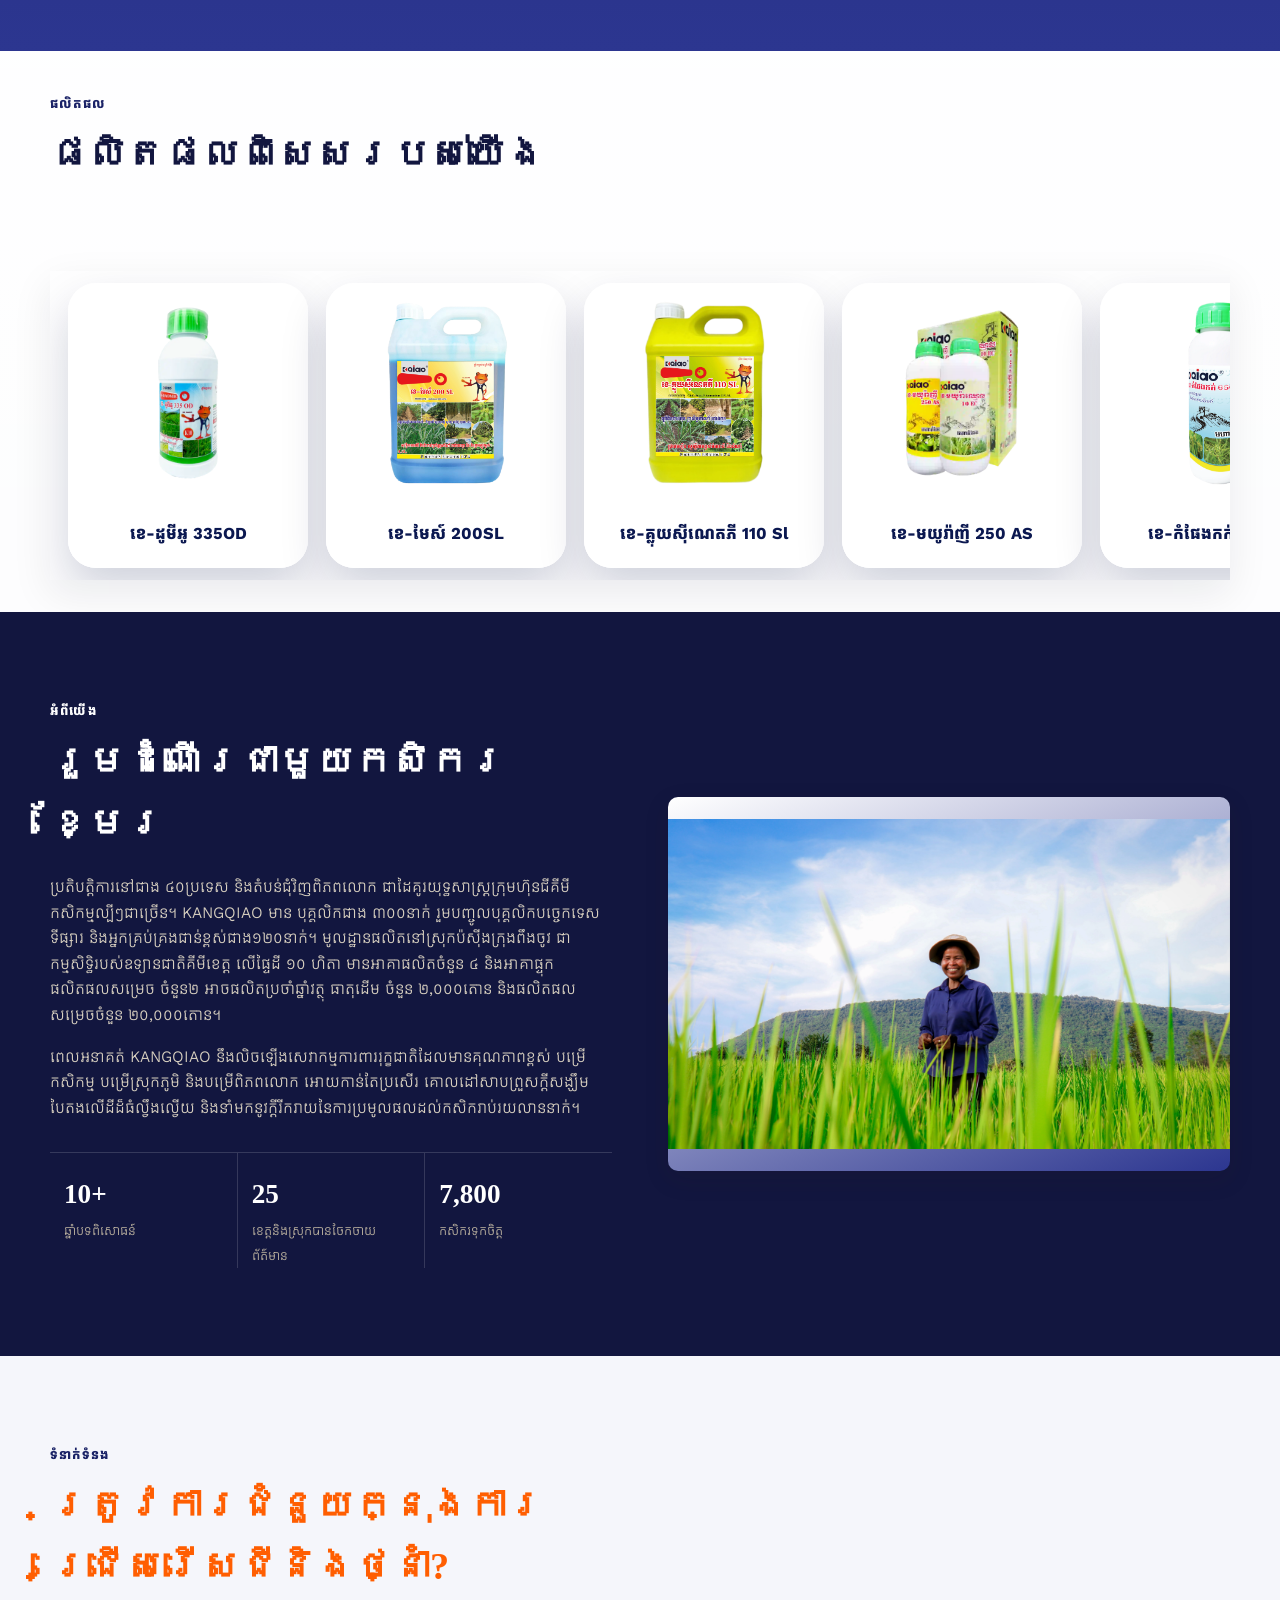
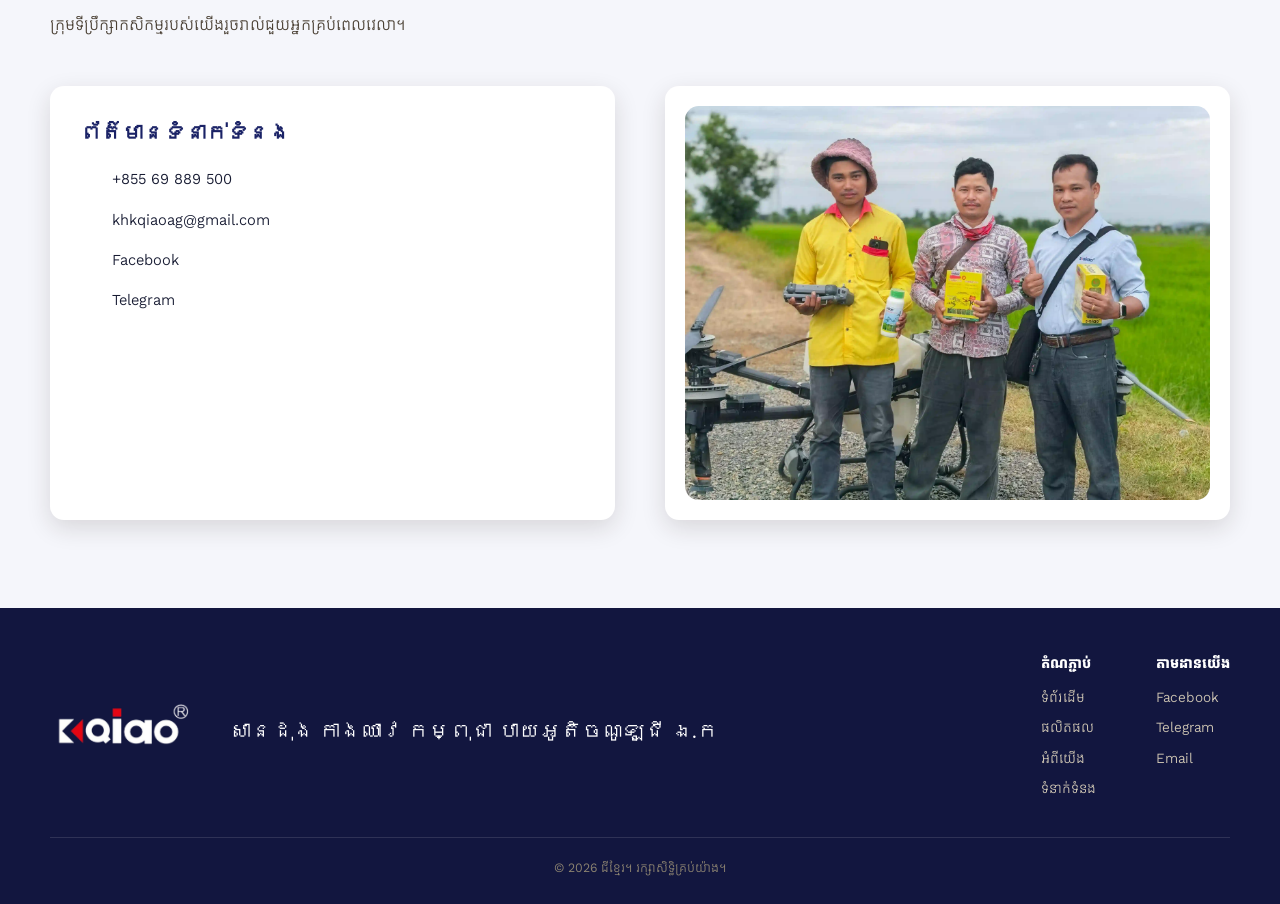
==== commit a9fae532: "Update index.html" ====
--- a/index.html
+++ b/index.html
@@ -3,7 +3,7 @@
 <head>
 <meta charset="UTF-8">
 <meta name="viewport" content="width=device-width, initial-scale=1.0">
-<title>សានតុង កាងឈាវ កម្ពុជា</title>
+<title>សានដុង កាងឈាវ កម្ពុជា</title>
 <link rel="preconnect" href="https://fonts.googleapis.com">
 <link rel="preconnect" href="https://fonts.gstatic.com" crossorigin>
 <link href="https://fonts.googleapis.com/css2?family=Moul&family=Kantumruy+Pro:wght@400;500;600;700&display=swap" rel="stylesheet">
@@ -19,7 +19,7 @@
     <a href="index.html" class="brand">
       <img src="logo/logowhite.webp" class="brand-mark"  alt="សានតុង កាងឈាវ កម្ពុជា">
      
-        សានតុង កាងឈាវ កម្ពុជា បាយអូតិចណូឡូជី ឯ.ក
+        សានដុង កាងឈាវ កម្ពុជា បាយអូតិចណូឡូជី ឯ.ក
     </a>
     <button class="menu-toggle" id="menuToggle" aria-label="បើកម៉ឺនុយ">☰</button>
     <nav>
@@ -184,7 +184,7 @@
       <span><img src="logo/logowhite.webp" width="150px"></span>
       
       
-      សានតុង កាងឈាវ កម្ពុជា បាយអូតិចណូឡូជី ឯ.ក
+      សានដុង កាងឈាវ កម្ពុជា បាយអូតិចណូឡូជី ឯ.ក
     </div>
     <div class="cols">
       <div>
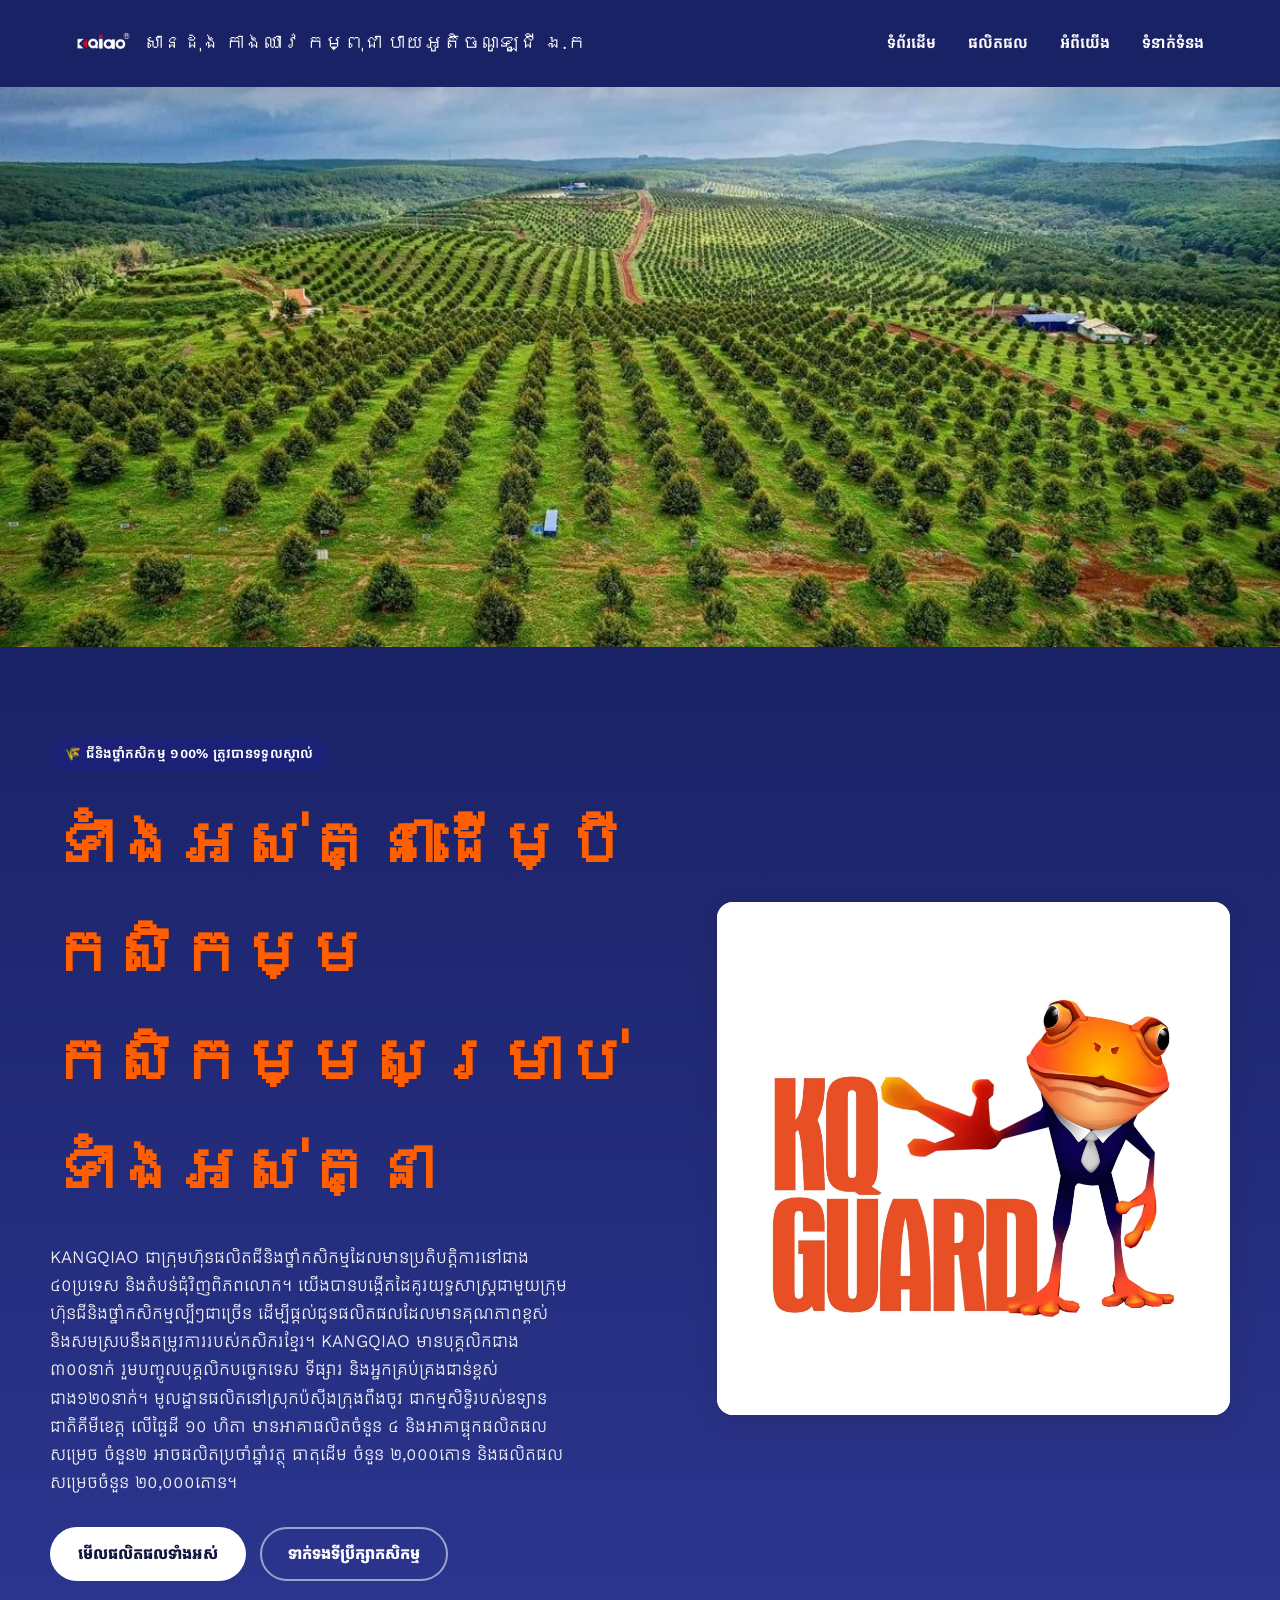
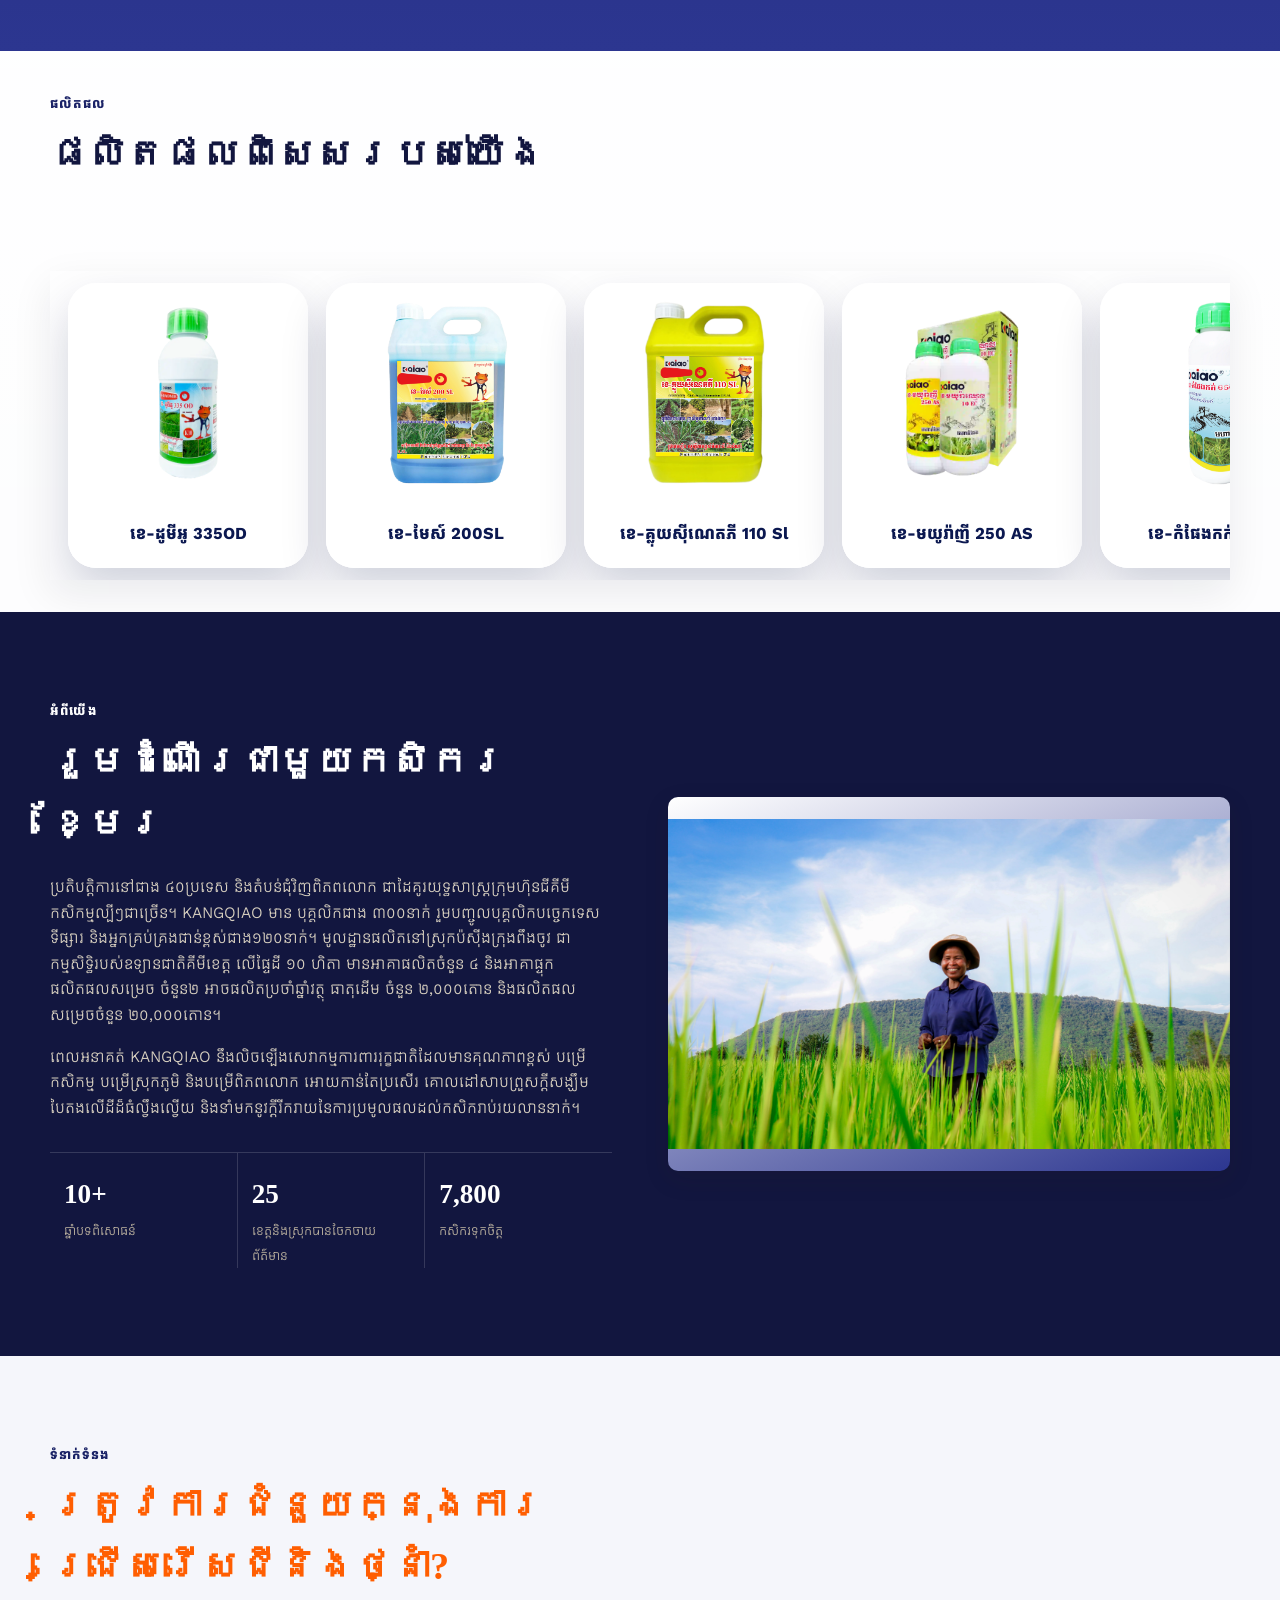
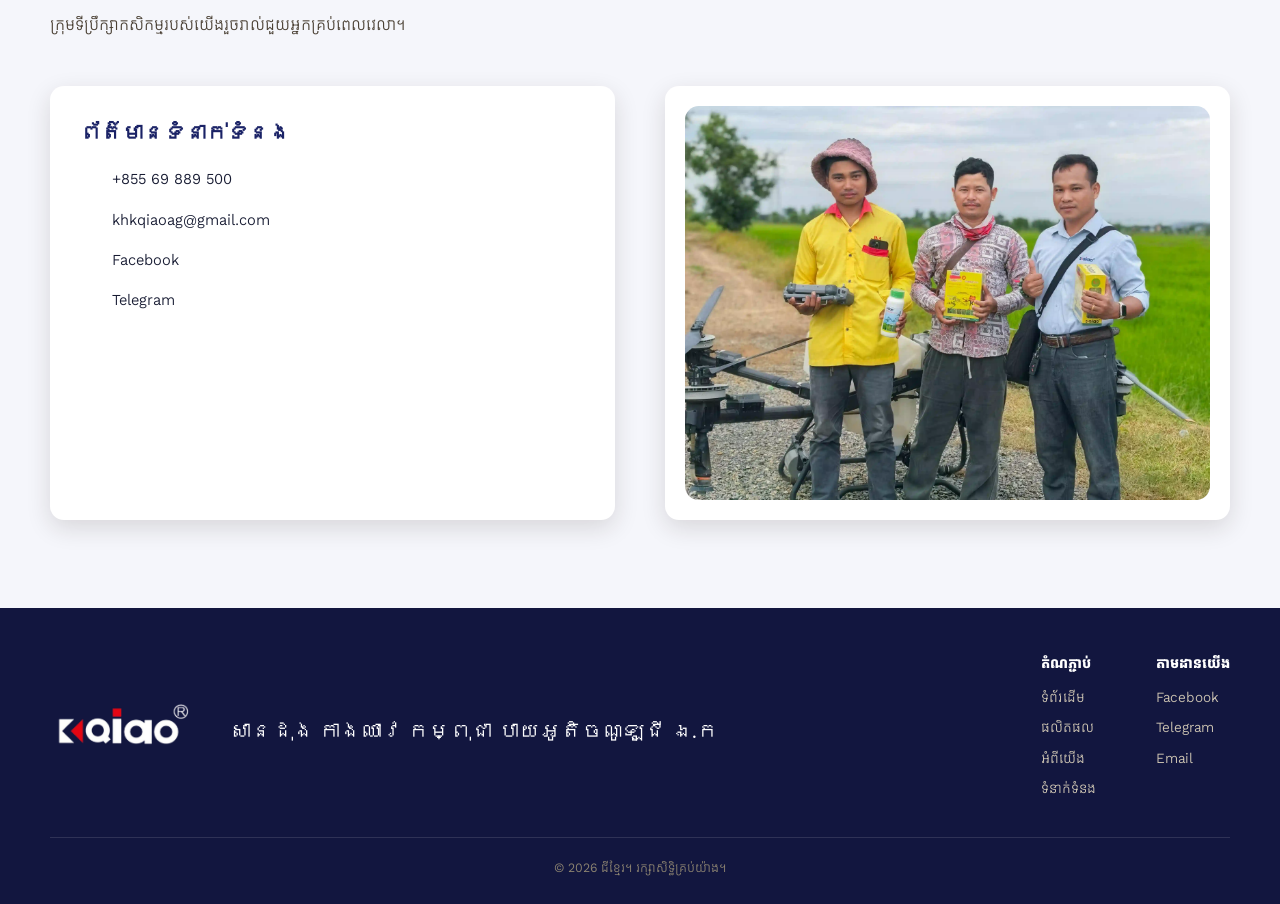
==== commit c52a093a: "Update index.html" ====
--- a/index.html
+++ b/index.html
@@ -298,37 +298,37 @@
     k10: {
       title: 'ខេ-ដូមីអូ 335OD',
       text: 'កម្ចាត់ស្មៅក្នុងស្រែគ្រប់ប្រភេទ សុវត្ថិភាពចំពោះស្រូវ',
-      usage: '5-15ថ្ងៃ ប្រើ 100-120ml លាយទឹក25L',
+      usage: '5-15ថ្ងៃ ប្រើ 100-120ml លាយទឹក25L ឬ 16-30ថ្ងៃ ប្រើ 130-150ml លាយទឹក25L',
       crops: 'ស្រូវពង្រួស / ស្រូវសន្ទូង'
     },
     k12: {
       title: 'ខេ-មែស៍ 200SL',
-      text: 'សុវត្ថិដល់ដីមិនប៉ះពាល់ដល់ប្រព័ន្ធឬសដំណាំជាប់បានយូរមិនខ្លាចភ្លៀងធ្លាក់',
-      usage: 'ប្រើ 150-250ml លាយទឹក25L',
+      text: 'ជំនាញកម្ចាត់ស្មៅទូទៅ ចន្លោះរងចម្ការ ដឡូង ទុរេន ម្រេច ស្វាយ ចន្ទីជាដើម',
+      usage: 'ប្រើ 250-300ml លាយទឹក25L ឬ 4.5L លាយទឹក 500L',
       crops: 'ដំឡូងមី / ចន្ទី / ស្វាយ / កៅស៊ូ / ទុរេន / ចេក​ / សណ្តែកបាយ / ស្រកានាគ / មៀន / ស្មៅវាលទូទៅ'
     },
     k5: {
       title: 'ខេ-គ្លុយស៊ីណេតភី 110 Sl',
-      text: 'ជីអាសូតខ្ពស់ ជួយបង្កើនកំណើនស្លឹកនិងដើម ធ្វើឲ្យរុក្ខជាតិមានពណ៌បៃតងខ្លាំង។',
-      usage: 'ប្រើ 100-150ml លាយទឹក 25 លីត្រ',
+      text: 'ជំនាញកម្ចាត់ស្មៅទូទៅ ចន្លោះរងចម្ការ ដឡូង ទុរេន ស្វាយ ចន្ទីជាដើម',
+      usage: 'ប្រើ 200-250ml លាយទឹក 25 លីត្រ ឬ 5L លាយទឹក 500L',
       crops: 'ដំឡូង / ចន្ទី / ស្វាយ / កៅស៊ូ / ចេក/ ដំណាំឈើហូបផ្លែ'
     },
     k7k8: {
       title: 'ខេ-មយូរ៉ាញី 250 AS & ខេ-មយូរ៉ាឈ្មោល 10 EC',
-      text: 'ជីអាសូតខ្ពស់ ជួយបង្កើនកំណើនស្លឹកនិងដើម ធ្វើឲ្យរុក្ខជាតិមានពណ៌បៃតងខ្លាំង។',
-      usage: 'ដំឡូងមី 8-14 ថ្ងៃ ៖ ប្រើ 80-100 ml ក្នុងទឹក 25L , សណ្តែកបាយ៖ 15-30ថ្ងៃ-> 50-80 ML លាយទឹក 25L & 15-30ថ្ងៃ-> 50-80 ML លាយទឹក 25L',
+      text: 'ជំនាញកម្ចាត់ស្មៅស្លឹកស្រួច ជ័រ វិល្លី ក្នុងចម្ការដំឡូងមី',
+      usage: 'ដំឡូងមី៖ 15-30ថ្ងៃ-> ប្រើK7:80-100MLលាយទឹក25L & ប្រើK8:80-100MLលាយទឹក25L, សណ្តែកបាយ៖ 15-30ថ្ងៃ-> ប្រើK7:60-80 ML លាយទឹក 25L និង ប្រើK8:60-80 ML លាយទឹក 25L',
       crops: 'ដំឡូងមី / សណ្តែកបាយ / ម្ទេស'
     },
     k11: {
       title: 'ខេ-កំផែងកក់ 650AS',
-      text: 'ជំនាញកម្ចាត់កក់ និងស្មៅស្លឹកធំ ក្នុងស្រែ។',
-      usage: 'ប្រើ 30-50ml លាយទឹក 25l & 300-450ml ក្នុង 1ហិចតា',
+      text: 'ជំនាញកម្ចាត់កក់ និងស្មៅស្លឹកធំ ក្នុងស្រែ',
+      usage: ' ស្រូវអាយុ 15-30ថ្ងៃ-> ប្រើ 30-50ml លាយទឹក 25l & 300-450ml ក្នុង 1ហិចតា',
       crops: 'ស្រូវ / ពោត / ដំឡូងមី'
     },
     k14: {
       title: 'ខេ-ស្មៅជើងក្រាស់ 123SC',
-      text: 'ជំនាញ់កម្ចាស់ស្មៅចាស់ ស្មៅក្រាស់ និងស្មៅខ្ពស់ៗ​ ជាពិសេសស្មៅជើងក្រាស់។',
-      usage: 'ប្រើ 150-250ml លាយទឹក 25L បាញ់លើផ្ទៃដី 666m² និង ត្រូវប្រើទឹក 250-375L ក្នុង 1ហិចតា (10-15 ធុង 25L)',
+      text: 'ជំនាញ់កម្ចាស់ស្មៅចាស់ ស្មៅក្រាស់ និងស្មៅខ្ពស់ៗ​ ជាពិសេសស្មៅជើងក្រាស់',
+      usage: 'ប្រើ 150-250ml លាយទឹក 25L ឬ ប្រើ 4L ក្នុង 500-750L',
       crops: 'ដំឡូង / ចន្ទី / ស្វាយ / កៅស៊ូ / ចេក/ ដំណាំឈើហូបផ្លែ'
     }
   };
